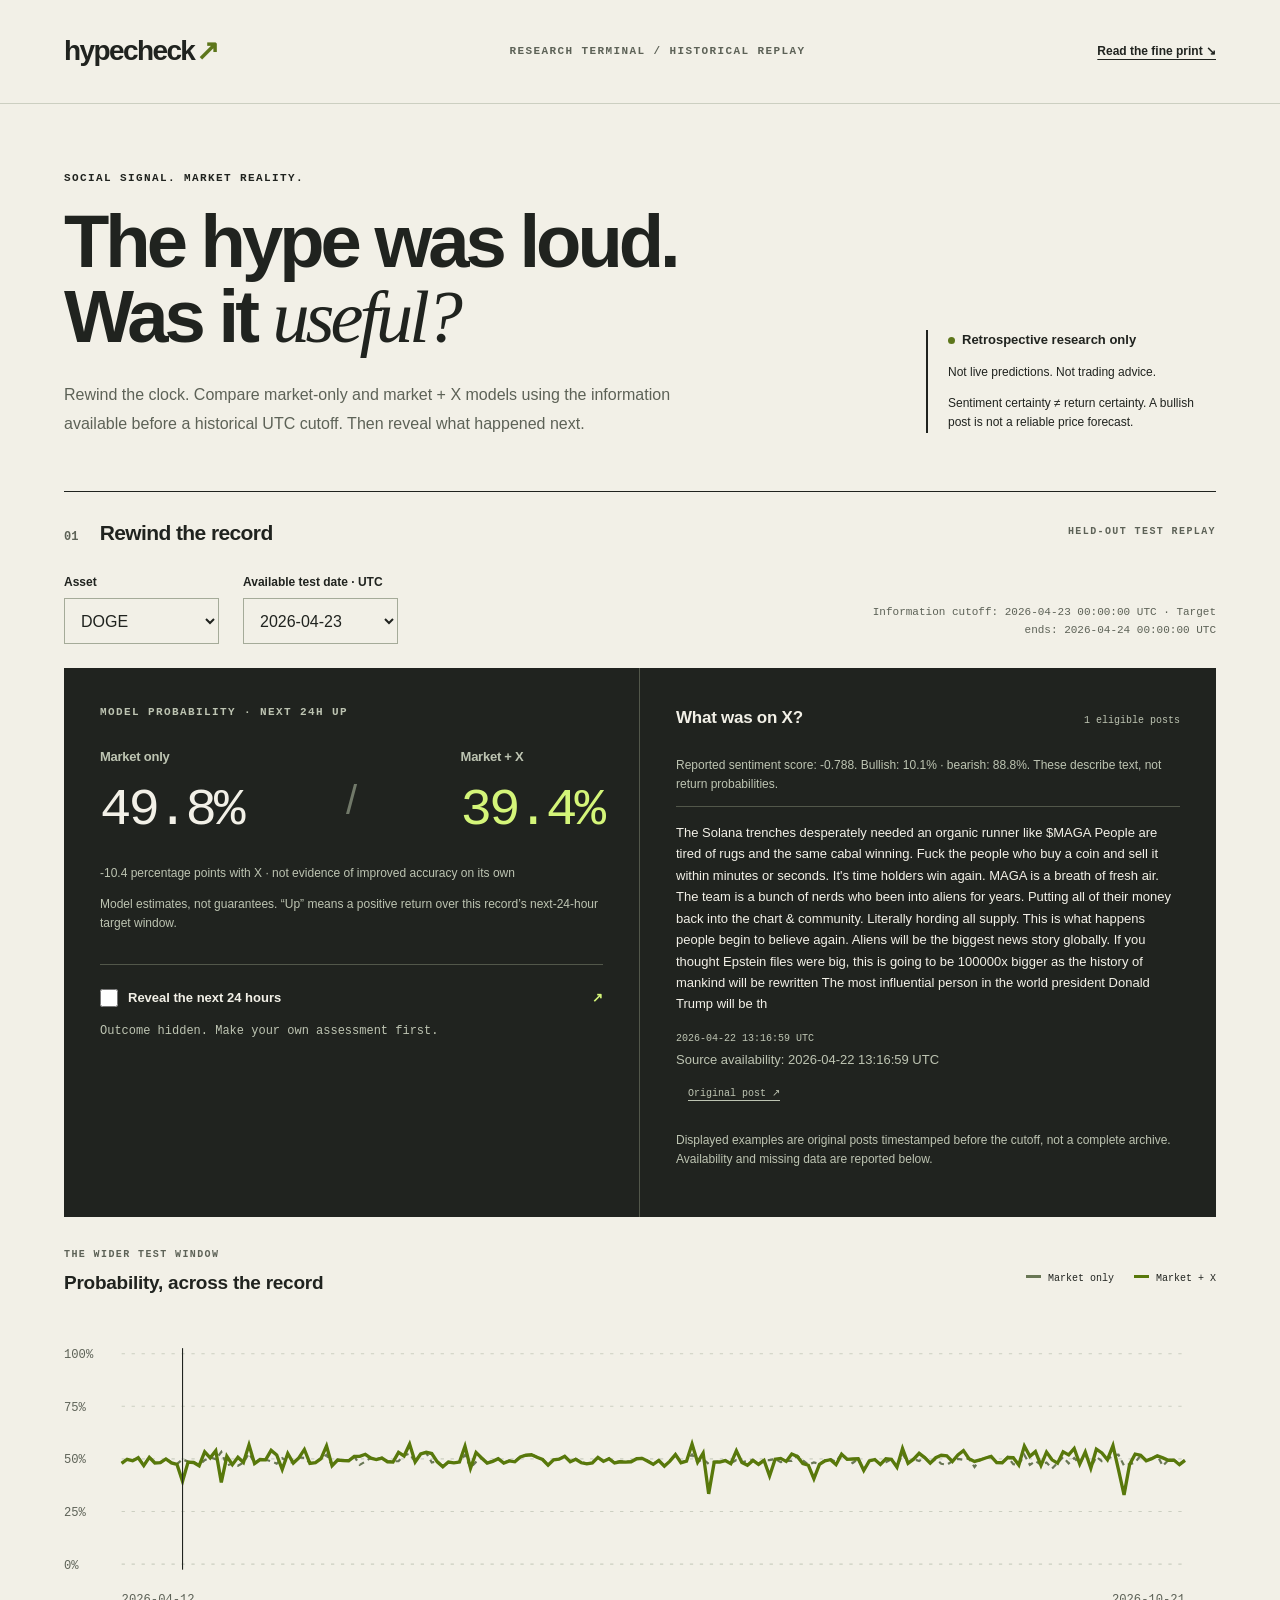
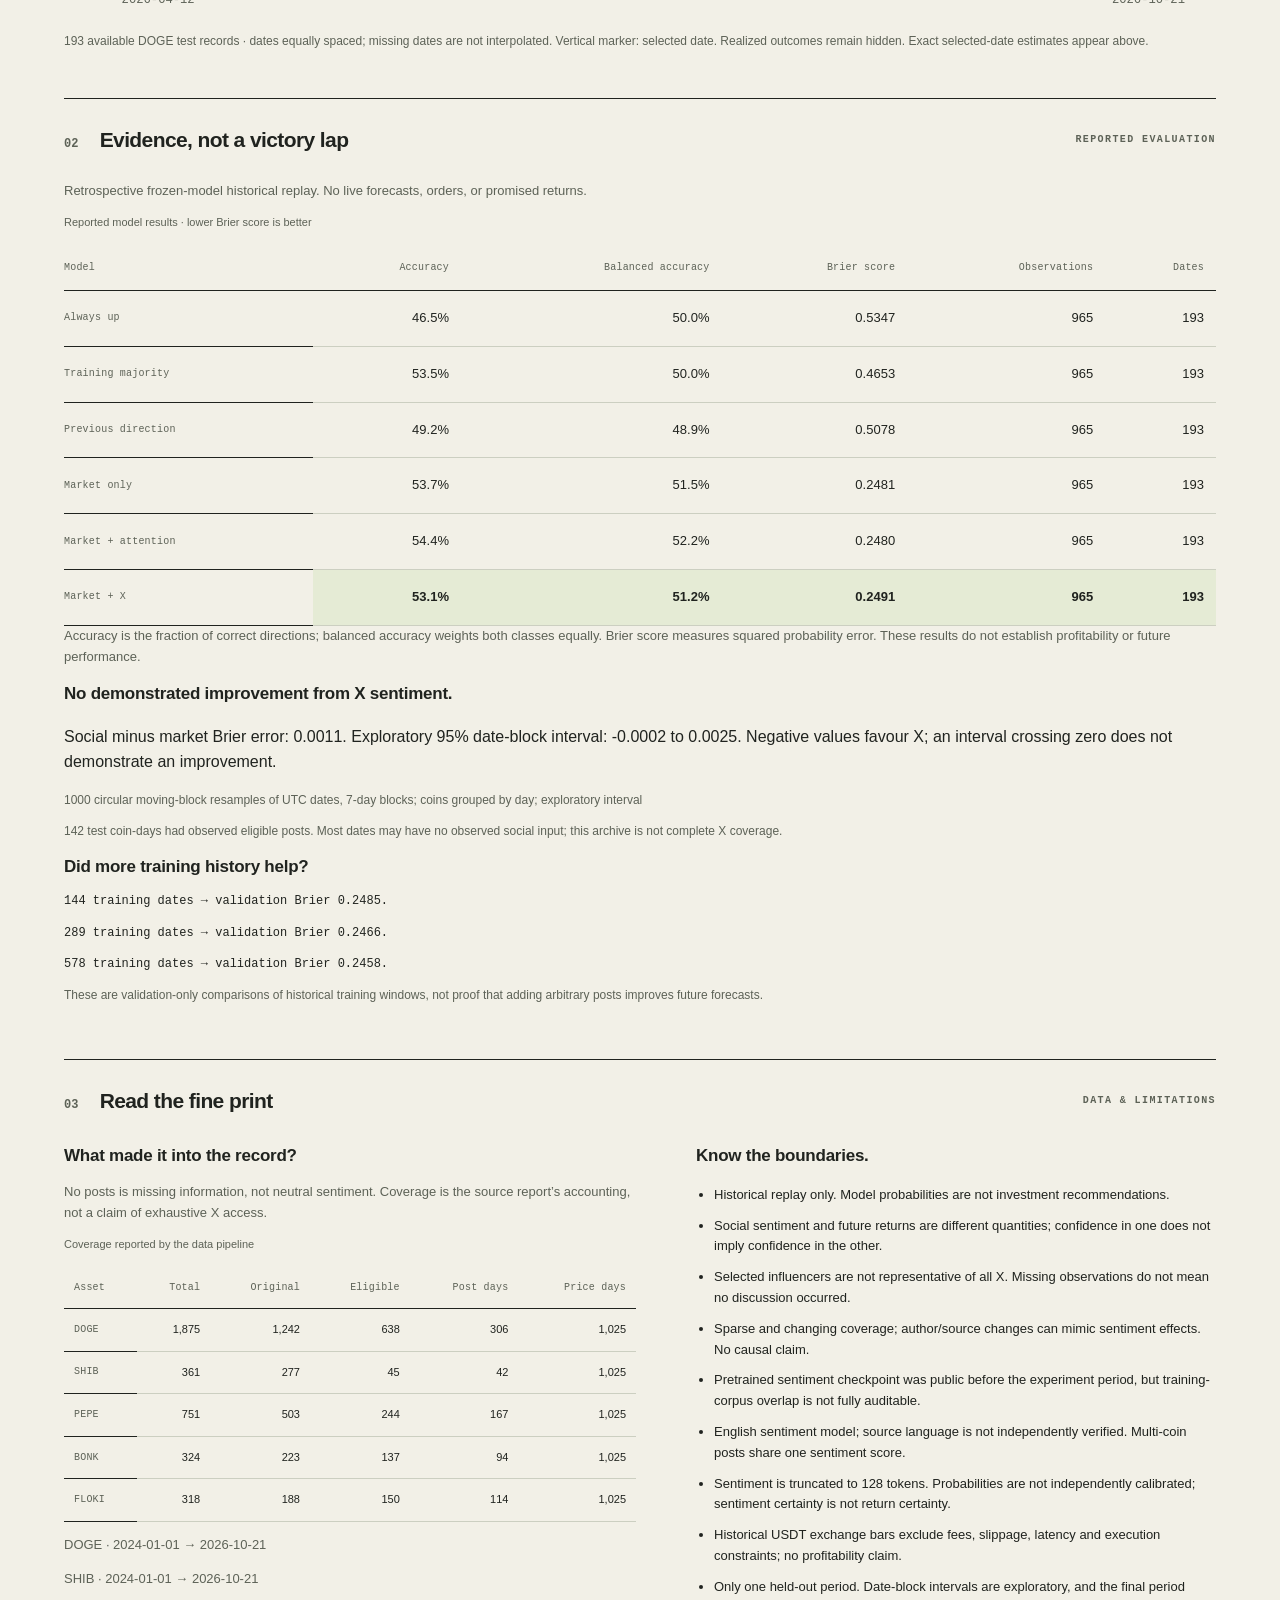
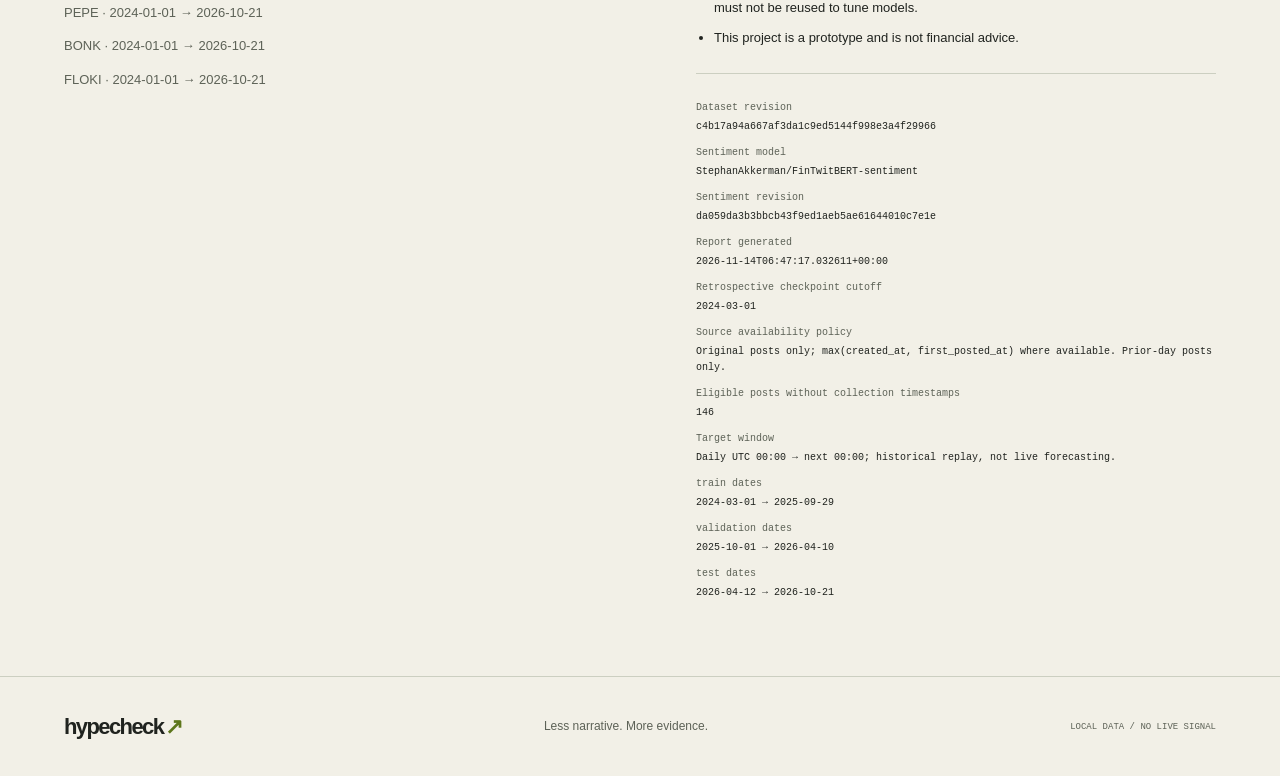
==== docs/index.html @ 82182683 "Build audited HypeCheck research pipeline and historical replay" ====
<!doctype html>
<html lang="en">
<head>
  <meta charset="utf-8">
  <meta name="viewport" content="width=device-width, initial-scale=1">
  <meta name="theme-color" content="#20231f">
  <meta http-equiv="Content-Security-Policy" content="default-src 'self'; script-src 'self'; style-src 'self'; img-src 'self'; connect-src 'self'; object-src 'none'; base-uri 'none'; form-action 'none'">
  <title>HypeCheck — Signal, not certainty.</title>
  <link rel="icon" href="favicon.svg" type="image/svg+xml">
  <link rel="stylesheet" href="style.css">
  <script src="app.js" defer></script>
</head>
<body>
  <a class="skip-link" href="#replay">Skip to historical replay</a>
  <header class="masthead"><a class="wordmark" href="./" aria-label="HypeCheck home">hypecheck<span aria-hidden="true">↗</span></a><span class="edition">RESEARCH TERMINAL / HISTORICAL REPLAY</span><a class="method-link" href="#method">Read the fine print <span aria-hidden="true">↘</span></a></header>
  <main>
    <section class="intro" aria-labelledby="headline"><div><p class="eyebrow">SOCIAL SIGNAL. MARKET REALITY.</p><h1 id="headline">The hype was loud.<br>Was it <em>useful?</em></h1><p class="deck">Rewind the clock. Compare market-only and market + X models using the information available before a historical UTC cutoff. Then reveal what happened next.</p></div><aside class="research-note"><span class="status-dot" aria-hidden="true"></span><strong>Retrospective research only</strong><p>Not live predictions. Not trading advice.</p><p>Sentiment certainty ≠ return certainty. A bullish post is not a reliable price forecast.</p></aside></section>
    <div id="load-status" class="load-status" role="status" aria-live="polite">Loading the local research report…</div>
    <noscript><p class="load-status">JavaScript is needed to read report.json and operate the historical replay. No forecasts are shown without the report.</p></noscript>
    <section id="replay" class="replay" aria-labelledby="replay-title" hidden>
      <div class="section-heading"><h2 id="replay-title"><span class="section-number">01</span> Rewind the record</h2><span class="tag">HELD-OUT TEST REPLAY</span></div>
      <div class="controls"><div><label for="coin">Asset</label><select id="coin"></select></div><div><label for="date">Available test date · UTC</label><select id="date"></select></div><p id="cutoff" class="cutoff"></p></div>
      <div class="replay-grid"><section class="signal-panel" aria-labelledby="signal-title"><p class="eyebrow" id="signal-title">MODEL PROBABILITY · NEXT 24H UP</p><div class="probability-row"><div><h3>Market only</h3><p id="market-prob" class="probability">—</p></div><span class="comparison-mark" aria-hidden="true">/</span><div><h3>Market + X</h3><p id="social-prob" class="probability lime">—</p></div></div><p id="delta" class="small muted"></p><p class="small muted">Model estimates, not guarantees. “Up” means a positive return over this record’s next-24-hour target window.</p><div class="outcome"><label class="reveal-control" for="reveal"><input id="reveal" type="checkbox"> Reveal the next 24 hours <span aria-hidden="true">↗</span></label><div id="outcome" role="status" aria-live="polite">Outcome hidden. Make your own assessment first.</div></div></section><section class="posts-panel" aria-labelledby="posts-title"><div class="posts-heading"><h3 id="posts-title">What was on X?</h3><span id="post-count" class="mono"></span></div><p id="sentiment" class="small muted"></p><div id="posts"></div><p class="small muted">Displayed examples are original posts timestamped before the cutoff, not a complete archive. Availability and missing data are reported below.</p></section></div>
      <section class="chart-section" aria-labelledby="chart-title"><div class="chart-heading"><div><p class="eyebrow">THE WIDER TEST WINDOW</p><h3 id="chart-title">Probability, across the record</h3></div><div class="legend"><span class="market-key">Market only</span><span class="social-key">Market + X</span><span id="actual-key" hidden>○ Actual up / down</span></div></div><div id="chart"></div><p id="chart-caption" class="small muted"></p></section>
    </section>
    <section id="results-section" class="results" aria-labelledby="results-title" hidden><div class="section-heading"><h2 id="results-title"><span class="section-number">02</span> Evidence, not a victory lap</h2><span class="tag">REPORTED EVALUATION</span></div><p id="evaluation-scope" class="muted"></p><div class="table-wrap" tabindex="0" role="region" aria-label="Evaluation metrics, scroll horizontally if needed"><table><caption>Reported model results · lower Brier score is better</caption><thead><tr><th scope="col">Model</th><th scope="col">Accuracy</th><th scope="col">Balanced accuracy</th><th scope="col">Brier score</th><th scope="col">Observations</th><th scope="col">Dates</th></tr></thead><tbody id="metrics"></tbody></table></div><p class="small muted">Accuracy is the fraction of correct directions; balanced accuracy weights both classes equally. Brier score measures squared probability error. These results do not establish profitability or future performance.</p></section>
    <section id="method" class="method" aria-labelledby="method-title"><div class="section-heading"><h2 id="method-title"><span class="section-number">03</span> Read the fine print</h2><span class="tag">DATA & LIMITATIONS</span></div><div class="method-grid"><div><h3>What made it into the record?</h3><p class="muted">No posts is missing information, not neutral sentiment. Coverage is the source report’s accounting, not a claim of exhaustive X access.</p><div id="coverage" class="table-wrap" tabindex="0" role="region" aria-label="Dataset coverage"></div></div><div><h3>Know the boundaries.</h3><ul id="limitations"><li>Historical replay only. Model probabilities are not investment recommendations.</li><li>Social sentiment and future returns are different quantities; confidence in one does not imply confidence in the other.</li></ul><dl id="provenance"></dl></div></div></section>
  </main>
  <footer><span class="wordmark">hypecheck<span aria-hidden="true">↗</span></span><p>Less narrative. More evidence.</p><span class="mono">LOCAL DATA / NO LIVE SIGNAL</span></footer>
</body>
</html>
---- docs/style.css ----
@charset "UTF-8";
:root{color-scheme:light;--paper:#f2f0e7;--ink:#20231f;--muted:#5d6257;--line:#cccfc1;--lime:#d4f579;--dark-muted:#bdc4b2;--font:Inter,"Helvetica Neue",Arial,sans-serif;--mono:"SFMono-Regular",Consolas,"Liberation Mono",monospace}
*{box-sizing:border-box}html{scroll-behavior:smooth;scroll-padding-top:24px}body{margin:0;background:var(--paper);color:var(--ink);font-family:var(--font);line-height:1.6}a{color:inherit;text-underline-offset:4px}button,input,select{font:inherit}a:focus-visible,input:focus-visible,select:focus-visible,[tabindex]:focus-visible{outline:3px solid #5c750f;outline-offset:5px}[hidden]{display:none!important}.skip-link{position:absolute;left:20px;top:-100px;padding:10px;background:var(--lime);z-index:10}.skip-link:focus{top:15px}.masthead,main,footer{max-width:1440px;margin:auto}.masthead{display:flex;align-items:center;justify-content:space-between;gap:25px;min-height:104px;padding:20px 5%;border-bottom:1px solid var(--line)}.wordmark{font-size:28px;letter-spacing:-1.6px;font-weight:850;text-decoration:none;white-space:nowrap}.wordmark span{color:#5d761b;margin-left:2px}.edition,.tag,.eyebrow,.section-number,.mono{font-family:var(--mono)}.edition,.tag,.eyebrow{font-size:11px;font-weight:600;letter-spacing:1.4px}.edition{color:var(--muted)}.method-link{font-size:12px;font-weight:600}main{padding:0 5%}.intro{display:grid;grid-template-columns:1fr 290px;align-items:end;gap:70px;padding:66px 0 52px}.eyebrow{margin:0 0 16px}h1{font-size:clamp(46px,5.8vw,82px);font-weight:650;letter-spacing:-4px;line-height:1.02;margin:0 0 25px}h1 em{font-family:Georgia,"Times New Roman",serif;font-weight:400}.deck{max-width:620px;font-size:16px;color:var(--muted);line-height:1.8;margin-bottom:0}.research-note{font-size:12px;border-left:2px solid var(--ink);padding-left:20px;margin-bottom:6px}.research-note strong{font-size:13px}.research-note p:last-child{margin-bottom:0}.status-dot{display:inline-block;width:7px;height:7px;margin-right:7px;background:#5d761b;border-radius:50%}.load-status{padding:20px 24px;border:1px solid var(--line);margin-bottom:32px;font-size:14px}.load-status.error{border-left:4px solid #a13c25}.section-heading{display:flex;justify-content:space-between;align-items:center;gap:20px;border-top:1px solid var(--ink);padding:24px 0}h2{font-size:21px;font-weight:600;letter-spacing:-.6px;margin:0}.section-number{font-size:12px;letter-spacing:0;color:var(--muted);margin-right:16px}.tag{font-size:10px;color:var(--muted)}.controls{display:flex;align-items:end;gap:24px;margin-bottom:24px}label{display:block;font-size:12px;font-weight:600;margin-bottom:6px}select{border:1px solid #a5ab99;background:transparent;color:var(--ink);border-radius:0;min-height:46px;padding:8px 38px 8px 12px;min-width:155px;cursor:pointer}.cutoff{font-family:var(--mono);font-size:11px;color:var(--muted);margin:0 0 5px auto;max-width:360px;text-align:right}.replay-grid{display:grid;grid-template-columns:1fr 1fr;background:var(--ink);color:var(--paper)}.signal-panel,.posts-panel{padding:36px}.signal-panel{border-right:1px solid #52574a}.signal-panel>.eyebrow{color:var(--dark-muted)}.probability-row{display:flex;align-items:center;justify-content:space-between;gap:16px;margin:25px 0 10px}h3{font-size:17px;font-weight:550;margin:0 0 12px;letter-spacing:-.25px}.probability-row h3{font-size:13px;color:var(--dark-muted);margin:0}.probability{font-family:var(--mono);font-size:clamp(38px,4.1vw,60px);letter-spacing:-3px;line-height:1.3;margin:8px 0}.lime{color:var(--lime)}.comparison-mark{font-size:40px;color:#717969;font-weight:300}.small{font-size:12px}.muted{color:var(--muted)}.replay-grid .muted{color:var(--dark-muted)}.outcome{border-top:1px solid #52574a;margin-top:30px;padding-top:23px}.reveal-control{display:flex;align-items:center;gap:10px;font-size:13px;cursor:pointer;margin-bottom:14px}.reveal-control span{margin-left:auto;color:var(--lime)}input[type=checkbox]{accent-color:var(--lime);width:18px;height:18px;margin:0}.outcome #outcome{font-family:var(--mono);font-size:12px;min-height:42px;color:var(--dark-muted)}.actual-return{display:block;font-size:29px;color:var(--lime);margin-bottom:5px}.posts-heading{display:flex;justify-content:space-between;align-items:baseline;gap:12px}.posts-heading .mono{font-size:10px;color:var(--dark-muted)}.post{border-top:1px solid #52574a;padding:15px 0}.post p{font-size:13px;line-height:1.65;margin:0 0 8px;overflow-wrap:anywhere}.post time,.post a{font-family:var(--mono);font-size:10px;color:var(--dark-muted)}.post a{margin-left:12px}.no-posts{border-top:1px solid #52574a;padding:20px 0;color:var(--dark-muted);font-size:14px}.chart-section{padding:30px 0 35px}.chart-heading{display:flex;align-items:center;justify-content:space-between;gap:20px}.chart-heading .eyebrow{color:var(--muted);font-size:10px;margin-bottom:5px}.chart-heading h3{font-size:19px}.legend{display:flex;gap:20px;font-family:var(--mono);font-size:10px}.legend span:before{content:"";display:inline-block;width:15px;height:3px;background:#697755;margin:0 7px 3px 0}.legend .social-key:before{background:#58780b}.legend #actual-key:before{display:none}#chart svg{width:100%;height:auto;display:block;overflow:visible;margin-top:16px}#chart text{fill:var(--muted);font-family:var(--mono);font-size:11px}.grid-line{stroke:var(--line);stroke-dasharray:3 6}.market-path{stroke:#697755;stroke-width:2;fill:none;stroke-dasharray:5 4}.social-path{stroke:#58780b;stroke-width:3;fill:none}.selection-line{stroke:#20231f;stroke-width:1}.actual-dot{fill:var(--paper);stroke:#20231f;stroke-width:1.5}.market-dot{fill:#697755}.social-dot{fill:#58780b}.results{padding-bottom:42px}.results>.muted{font-size:13px;margin-top:0}.table-wrap{overflow-x:auto}table{border-collapse:collapse;width:100%;font-variant-numeric:tabular-nums;font-size:13px}caption{text-align:left;font-size:11px;color:var(--muted);margin-bottom:14px}th{text-align:right;font-family:var(--mono);font-size:10px;font-weight:500;letter-spacing:.2px;color:var(--muted);padding:14px 12px;border-bottom:1px solid var(--ink);white-space:nowrap}td{text-align:right;padding:17px 12px;border-bottom:1px solid var(--line);white-space:nowrap}th:first-child,td:first-child{text-align:left;padding-left:0}tr.highlight td{font-weight:650;background:#e5ebd5}tr.highlight td:first-child{padding-left:12px}.method{padding-bottom:65px}.method-grid{display:grid;grid-template-columns:1.1fr 1fr;gap:60px}.method-grid p,.method-grid li{font-size:13px}.method-grid ul{padding-left:18px}.method-grid li{margin-bottom:10px}.method-grid table{font-size:11px}.method-grid td,.method-grid th{padding:12px 10px}dl{font-family:var(--mono);font-size:10px;border-top:1px solid var(--line);margin-top:24px;padding-top:16px;overflow-wrap:anywhere}dt{color:var(--muted);margin-top:10px}dd{margin:3px 0 0}footer{display:flex;align-items:center;justify-content:space-between;gap:20px;padding:28px 5%;border-top:1px solid var(--line)}footer .wordmark{font-size:22px}footer p{font-size:12px;color:var(--muted)}footer>.mono{font-size:9px;color:var(--muted)}
@media(min-width:1500px){.masthead,footer{padding-left:72px;padding-right:72px}main{padding-left:72px;padding-right:72px}}
@media(max-width:900px){.edition{display:none}.intro{gap:30px;grid-template-columns:1fr 240px}h1{letter-spacing:-2.5px}.signal-panel,.posts-panel{padding:26px}.method-grid{gap:30px;grid-template-columns:1fr}.cutoff{max-width:240px}.legend{gap:12px}.probability{font-size:39px;letter-spacing:-2px}}
@media(max-width:640px){.masthead{min-height:80px}.wordmark{font-size:25px}.method-link{font-size:11px}.intro{grid-template-columns:1fr;padding:40px 0;gap:30px}h1{font-size:51px}.deck{font-size:14px}.research-note{max-width:440px}.section-heading{align-items:start;padding:20px 0}.section-heading .tag{display:none}h2{font-size:19px}.controls{flex-wrap:wrap;gap:14px}.controls>div{flex:1}select{width:100%;min-width:130px}.cutoff{max-width:none;text-align:left;margin:0;width:100%;line-height:1.8}.replay-grid{grid-template-columns:1fr}.signal-panel{border-right:0;border-bottom:1px solid #52574a}.probability-row{justify-content:start;gap:25px}.probability{font-size:51px}.chart-heading{display:block}.legend{margin:15px 0;flex-wrap:wrap}.method{padding-bottom:35px}footer{flex-wrap:wrap}footer>.mono{width:100%}}
@media(max-width:640px){.replay-grid{grid-template-columns:minmax(0,1fr)}.signal-panel,.posts-panel,.method-grid>div{min-width:0}.probability-row{gap:12px}.probability{font-size:clamp(32px,10vw,48px)}.reveal-control,.posts-heading{flex-wrap:wrap}.research-summary{overflow-wrap:anywhere}}
@media(prefers-reduced-motion:reduce){html{scroll-behavior:auto}}
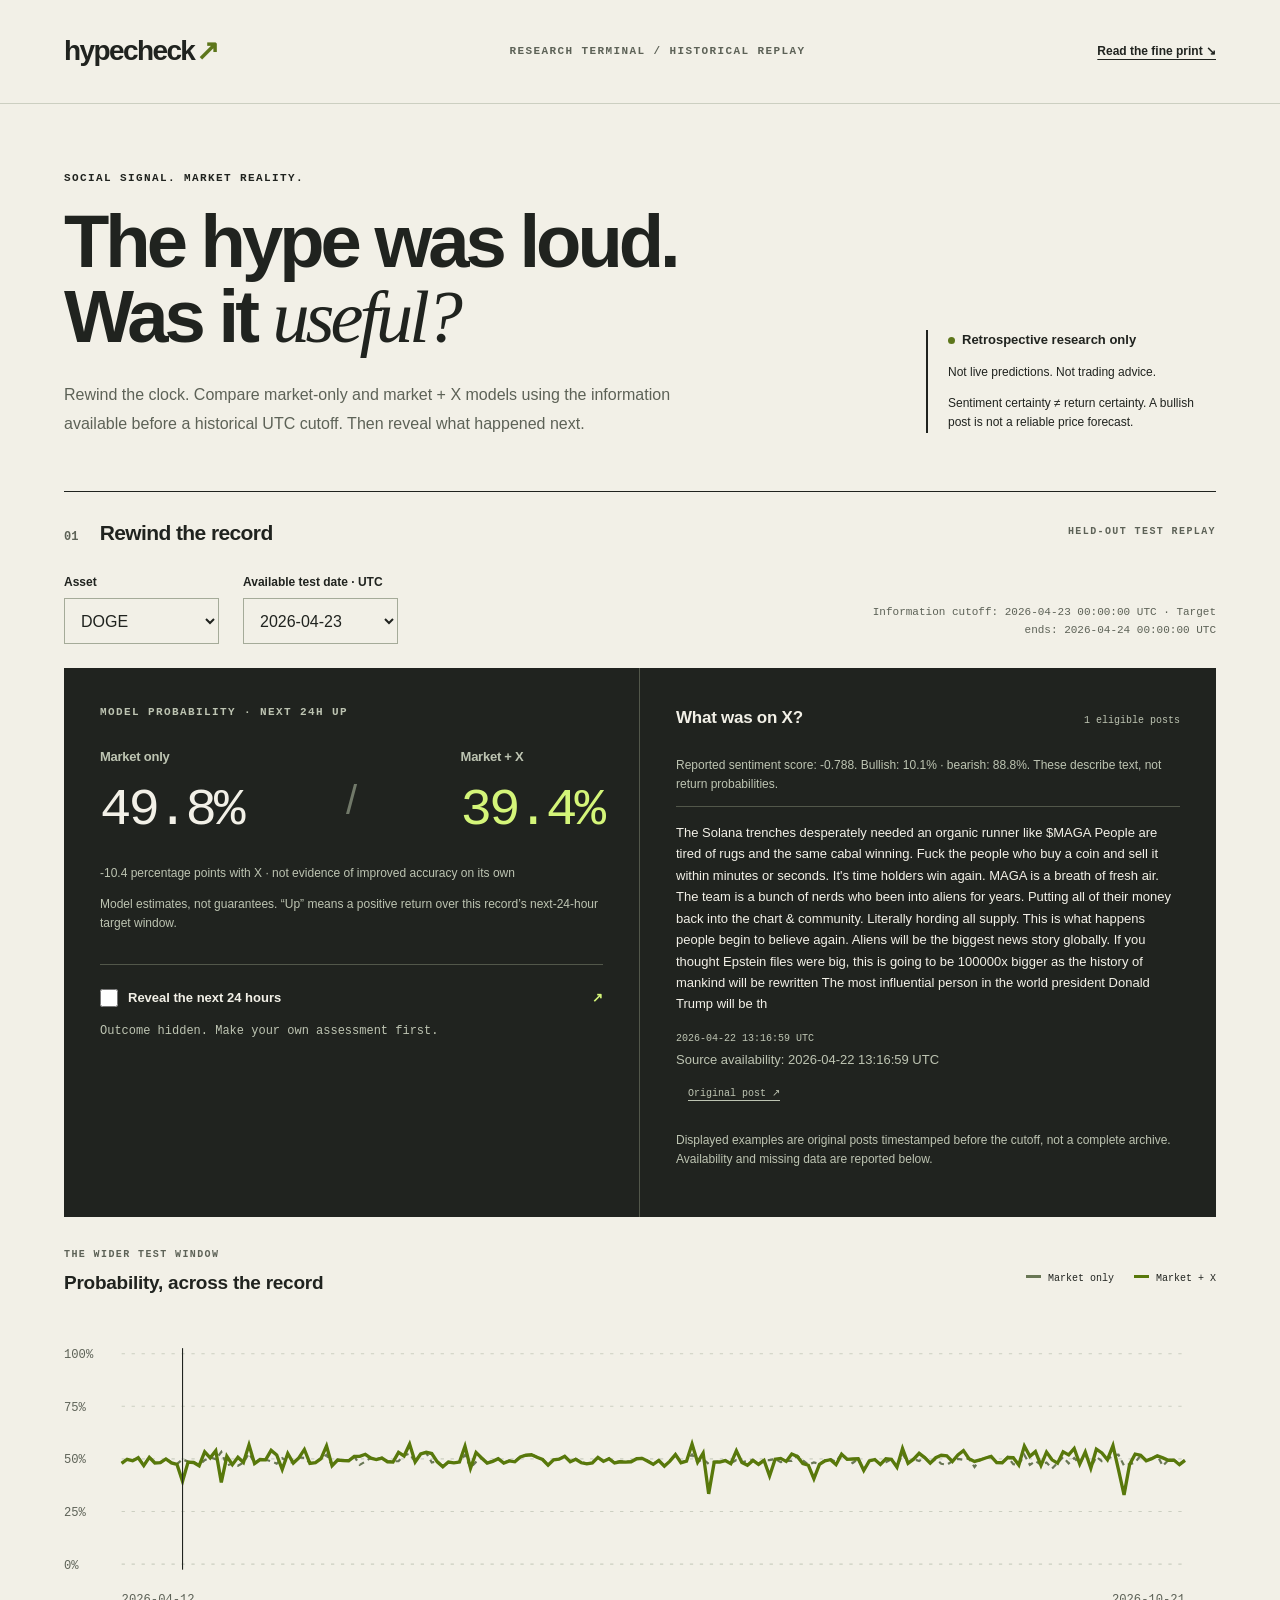
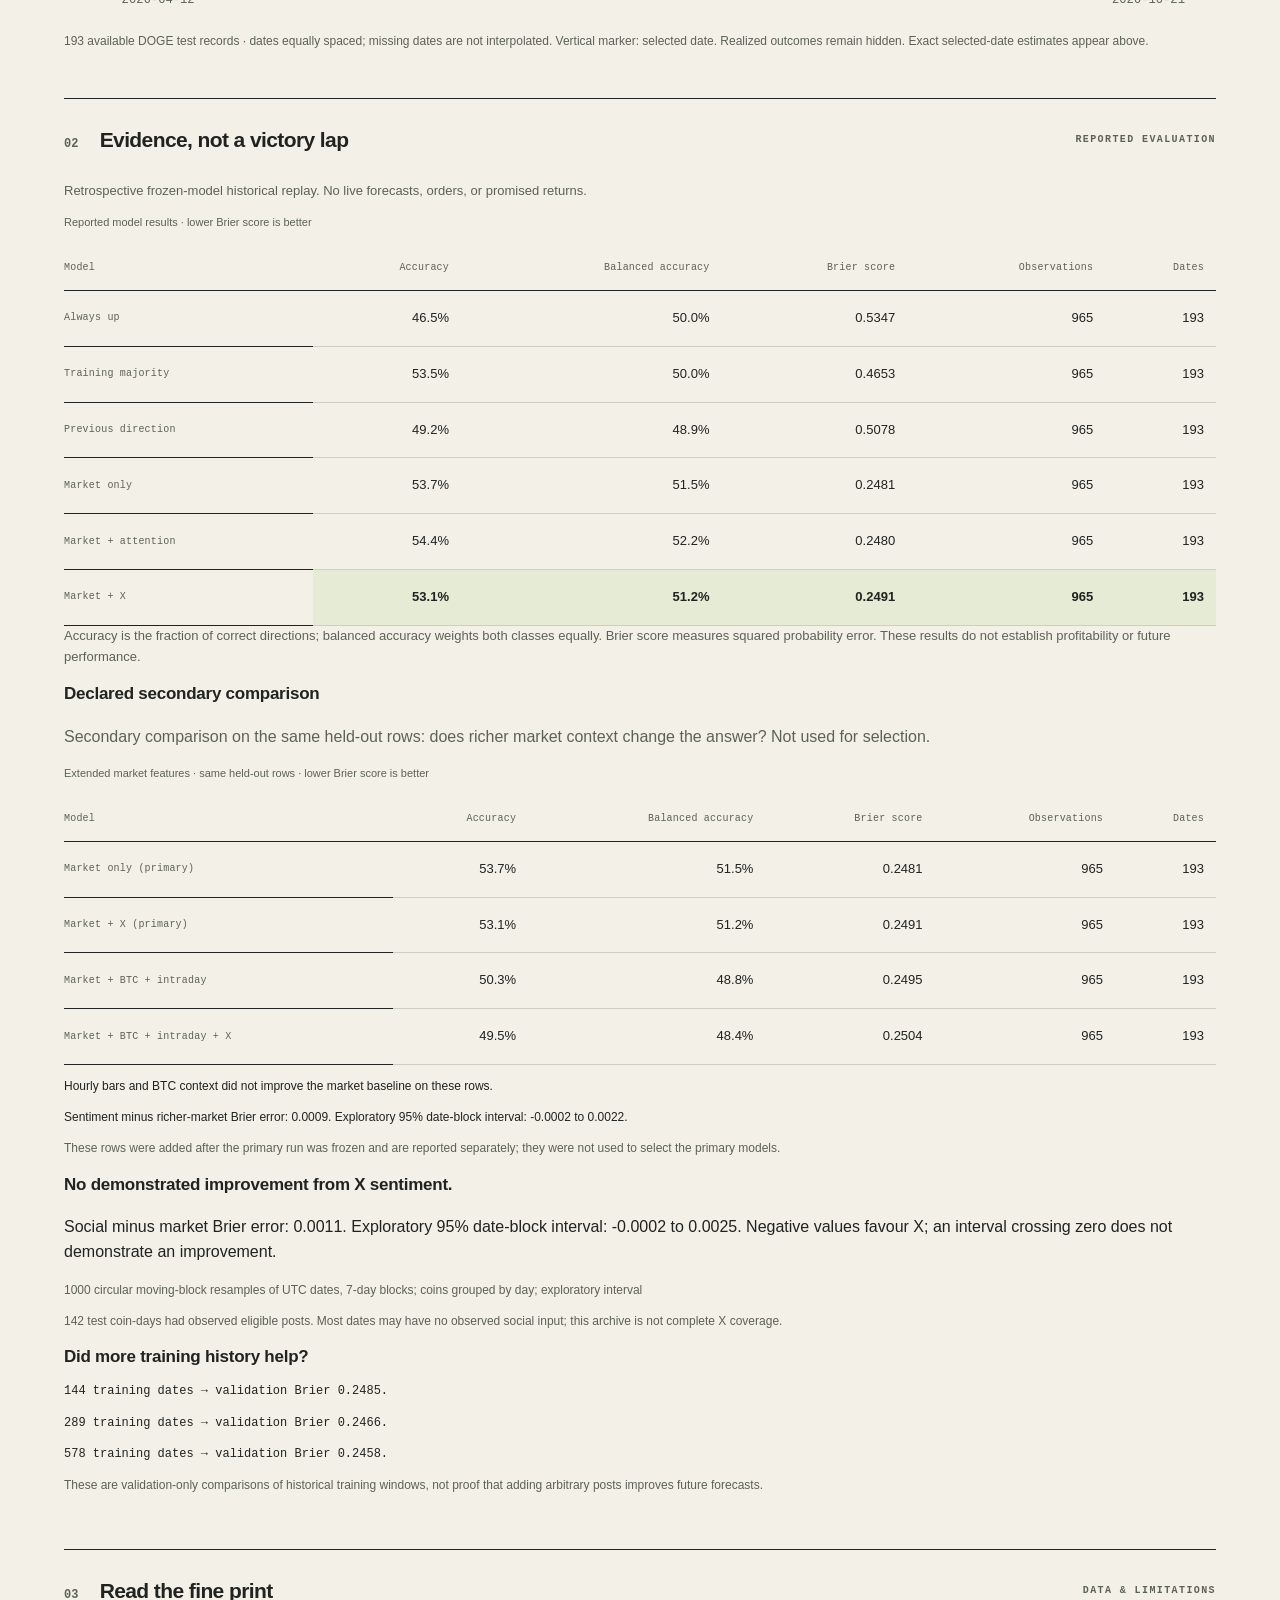
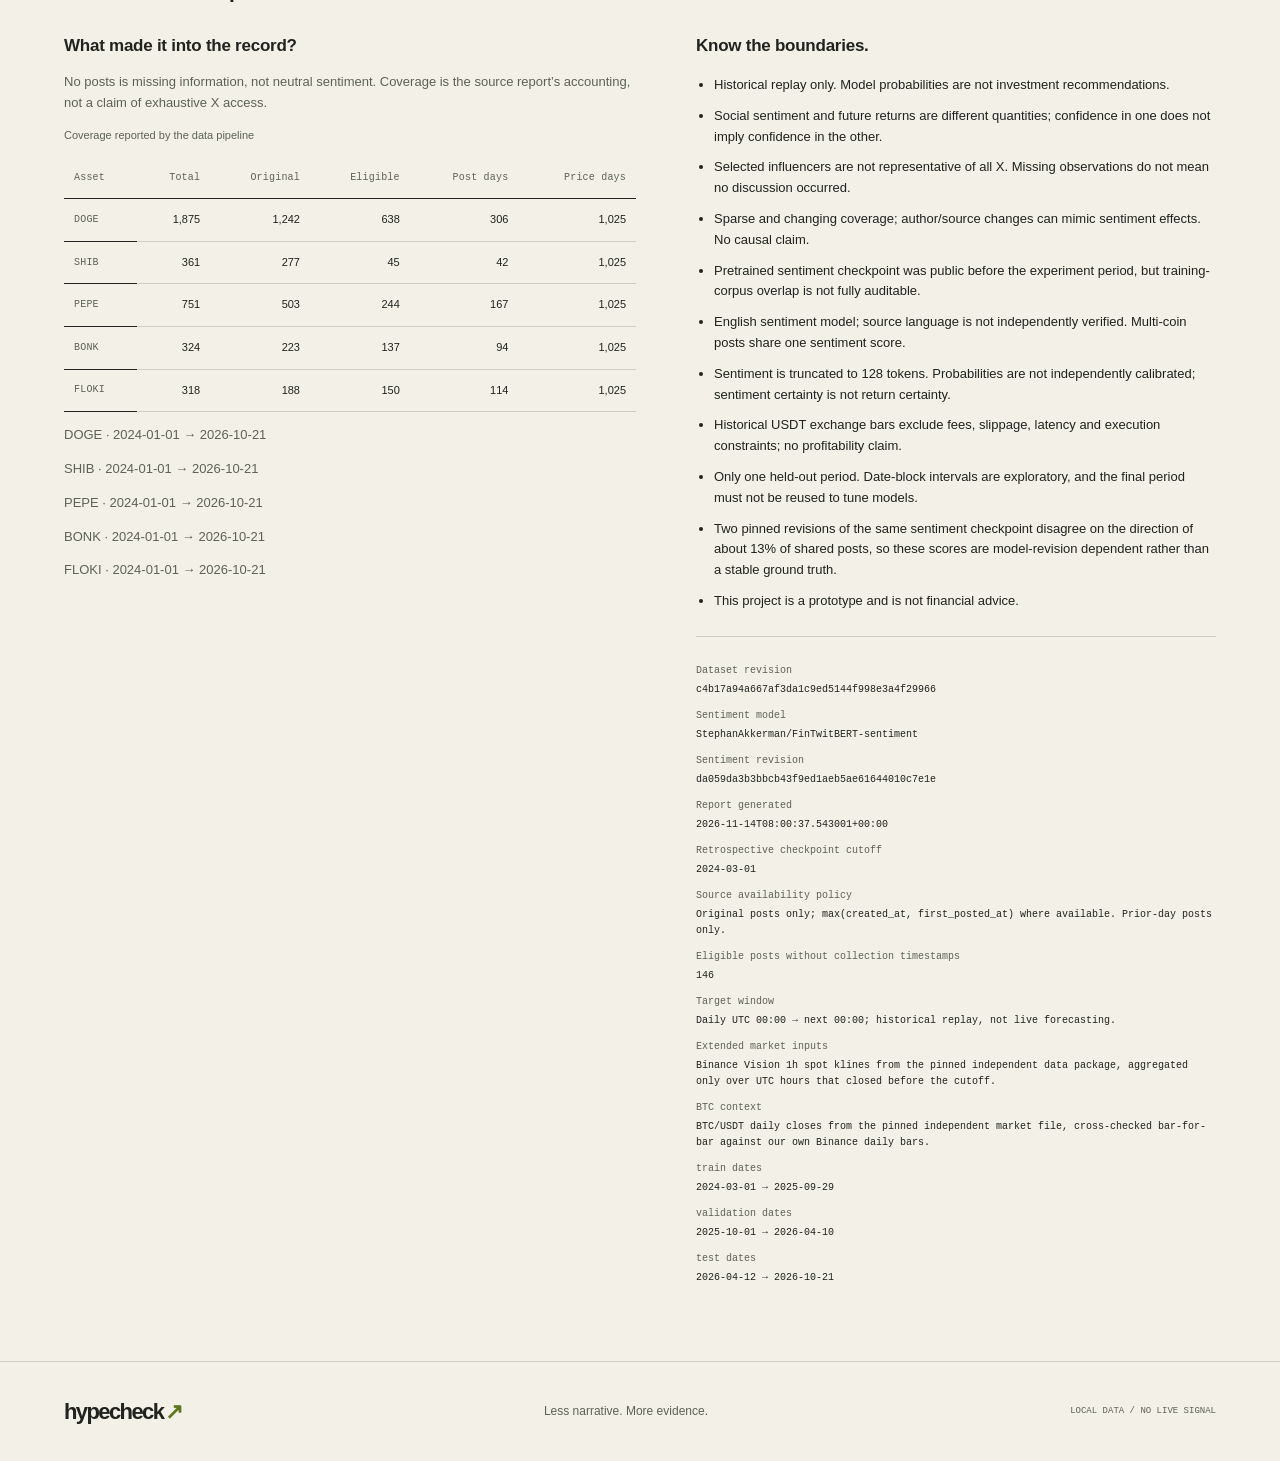
==== commit 69c76085: "Publish the complete Colab submission notebook and the pinned data files - HypeCheck.ipynb: 20-cell " ====
--- a/docs/index.html
+++ b/docs/index.html
@@ -23,7 +23,7 @@
       <div class="replay-grid"><section class="signal-panel" aria-labelledby="signal-title"><p class="eyebrow" id="signal-title">MODEL PROBABILITY · NEXT 24H UP</p><div class="probability-row"><div><h3>Market only</h3><p id="market-prob" class="probability">—</p></div><span class="comparison-mark" aria-hidden="true">/</span><div><h3>Market + X</h3><p id="social-prob" class="probability lime">—</p></div></div><p id="delta" class="small muted"></p><p class="small muted">Model estimates, not guarantees. “Up” means a positive return over this record’s next-24-hour target window.</p><div class="outcome"><label class="reveal-control" for="reveal"><input id="reveal" type="checkbox"> Reveal the next 24 hours <span aria-hidden="true">↗</span></label><div id="outcome" role="status" aria-live="polite">Outcome hidden. Make your own assessment first.</div></div></section><section class="posts-panel" aria-labelledby="posts-title"><div class="posts-heading"><h3 id="posts-title">What was on X?</h3><span id="post-count" class="mono"></span></div><p id="sentiment" class="small muted"></p><div id="posts"></div><p class="small muted">Displayed examples are original posts timestamped before the cutoff, not a complete archive. Availability and missing data are reported below.</p></section></div>
       <section class="chart-section" aria-labelledby="chart-title"><div class="chart-heading"><div><p class="eyebrow">THE WIDER TEST WINDOW</p><h3 id="chart-title">Probability, across the record</h3></div><div class="legend"><span class="market-key">Market only</span><span class="social-key">Market + X</span><span id="actual-key" hidden>○ Actual up / down</span></div></div><div id="chart"></div><p id="chart-caption" class="small muted"></p></section>
     </section>
-    <section id="results-section" class="results" aria-labelledby="results-title" hidden><div class="section-heading"><h2 id="results-title"><span class="section-number">02</span> Evidence, not a victory lap</h2><span class="tag">REPORTED EVALUATION</span></div><p id="evaluation-scope" class="muted"></p><div class="table-wrap" tabindex="0" role="region" aria-label="Evaluation metrics, scroll horizontally if needed"><table><caption>Reported model results · lower Brier score is better</caption><thead><tr><th scope="col">Model</th><th scope="col">Accuracy</th><th scope="col">Balanced accuracy</th><th scope="col">Brier score</th><th scope="col">Observations</th><th scope="col">Dates</th></tr></thead><tbody id="metrics"></tbody></table></div><p class="small muted">Accuracy is the fraction of correct directions; balanced accuracy weights both classes equally. Brier score measures squared probability error. These results do not establish profitability or future performance.</p></section>
+    <section id="results-section" class="results" aria-labelledby="results-title" hidden><div class="section-heading"><h2 id="results-title"><span class="section-number">02</span> Evidence, not a victory lap</h2><span class="tag">REPORTED EVALUATION</span></div><p id="evaluation-scope" class="muted"></p><div class="table-wrap" tabindex="0" role="region" aria-label="Evaluation metrics, scroll horizontally if needed"><table><caption>Reported model results · lower Brier score is better</caption><thead><tr><th scope="col">Model</th><th scope="col">Accuracy</th><th scope="col">Balanced accuracy</th><th scope="col">Brier score</th><th scope="col">Observations</th><th scope="col">Dates</th></tr></thead><tbody id="metrics"></tbody></table></div><p class="small muted">Accuracy is the fraction of correct directions; balanced accuracy weights both classes equally. Brier score measures squared probability error. These results do not establish profitability or future performance.</p><div id="extended"></div></section>
     <section id="method" class="method" aria-labelledby="method-title"><div class="section-heading"><h2 id="method-title"><span class="section-number">03</span> Read the fine print</h2><span class="tag">DATA & LIMITATIONS</span></div><div class="method-grid"><div><h3>What made it into the record?</h3><p class="muted">No posts is missing information, not neutral sentiment. Coverage is the source report’s accounting, not a claim of exhaustive X access.</p><div id="coverage" class="table-wrap" tabindex="0" role="region" aria-label="Dataset coverage"></div></div><div><h3>Know the boundaries.</h3><ul id="limitations"><li>Historical replay only. Model probabilities are not investment recommendations.</li><li>Social sentiment and future returns are different quantities; confidence in one does not imply confidence in the other.</li></ul><dl id="provenance"></dl></div></div></section>
   </main>
   <footer><span class="wordmark">hypecheck<span aria-hidden="true">↗</span></span><p>Less narrative. More evidence.</p><span class="mono">LOCAL DATA / NO LIVE SIGNAL</span></footer>
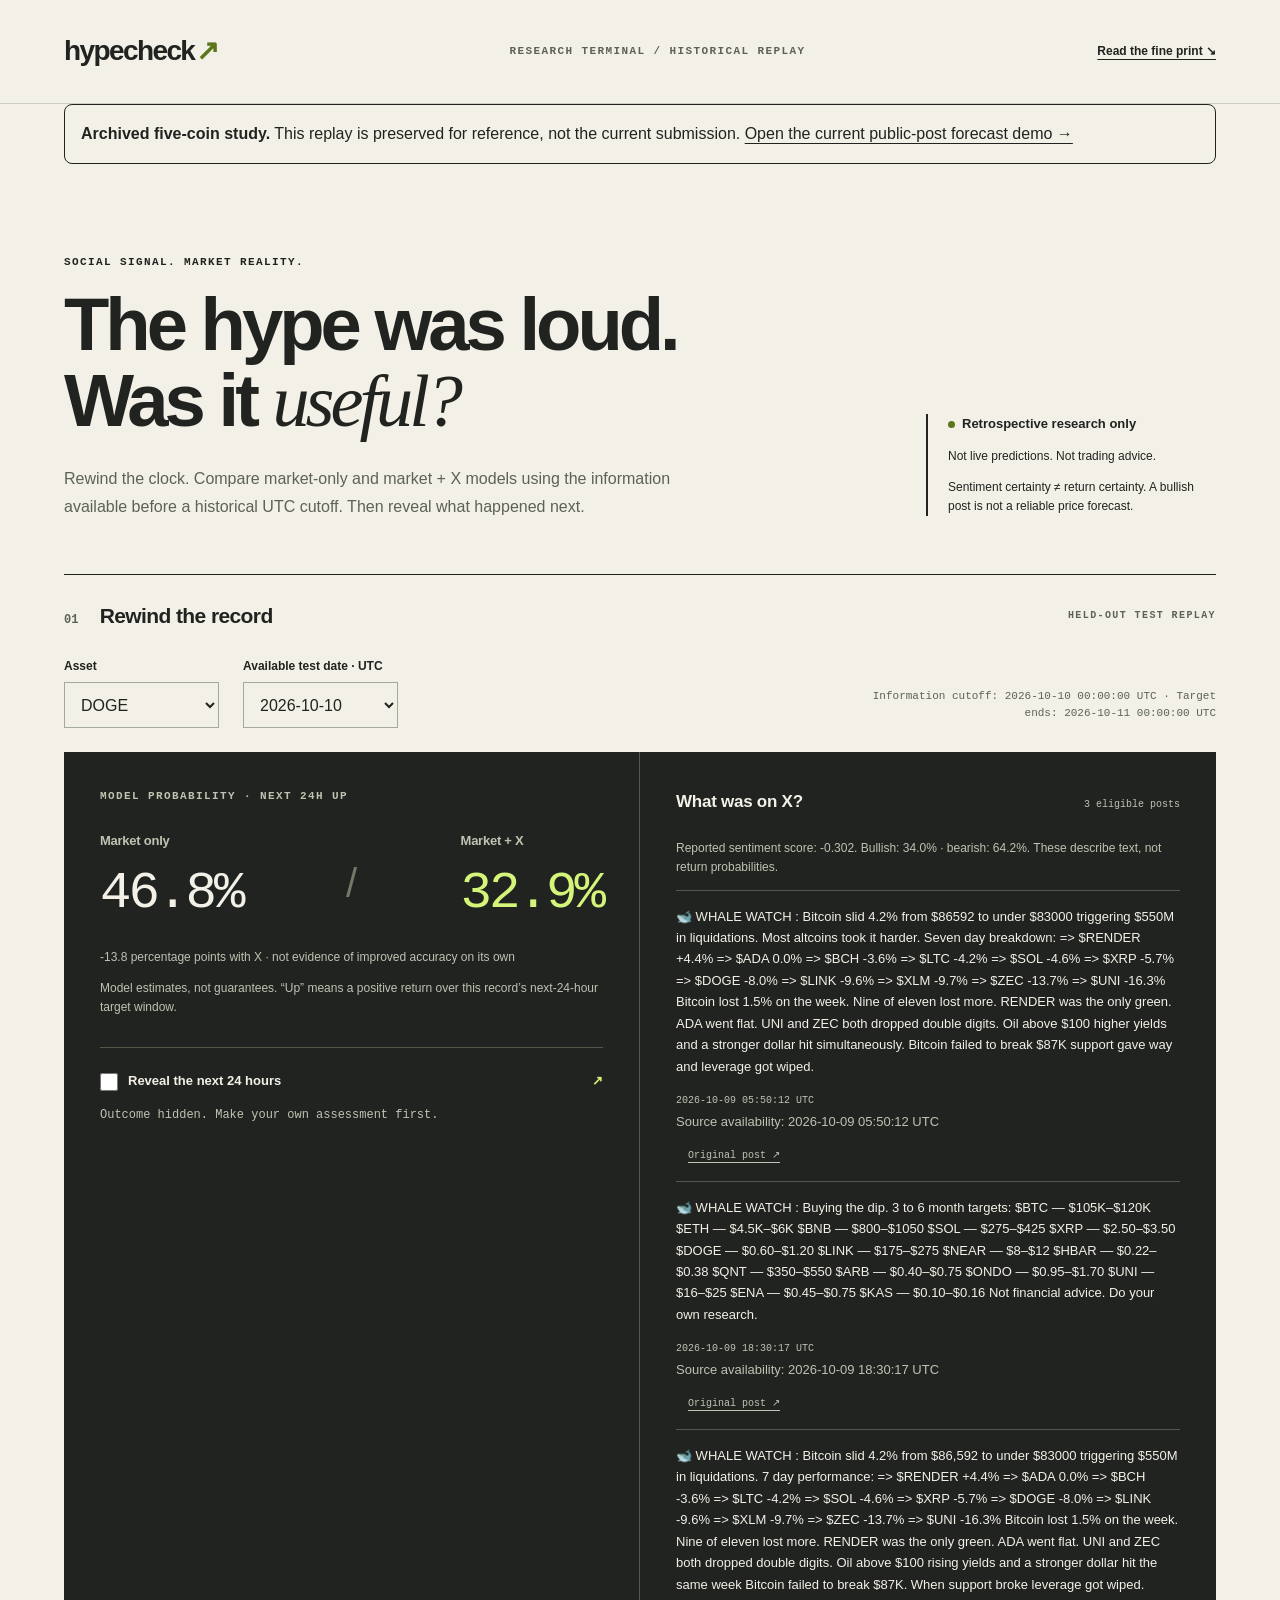
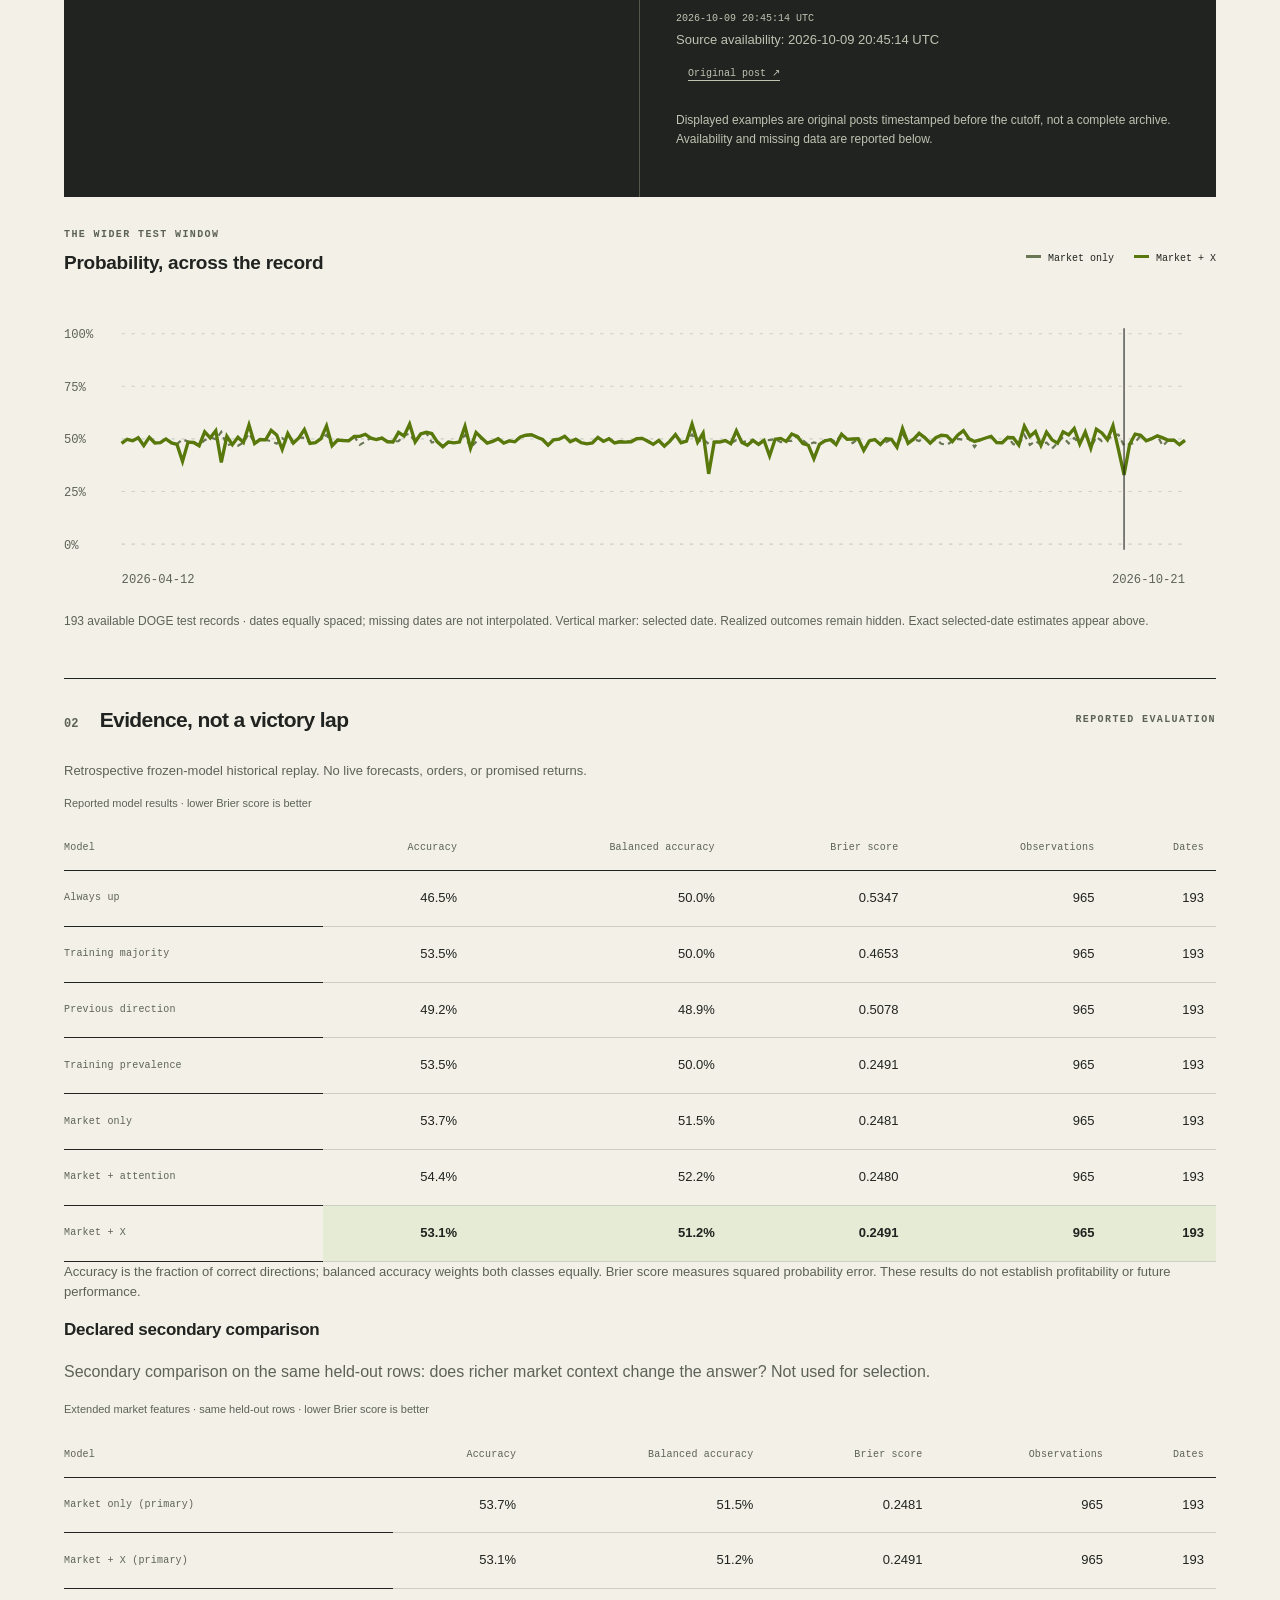
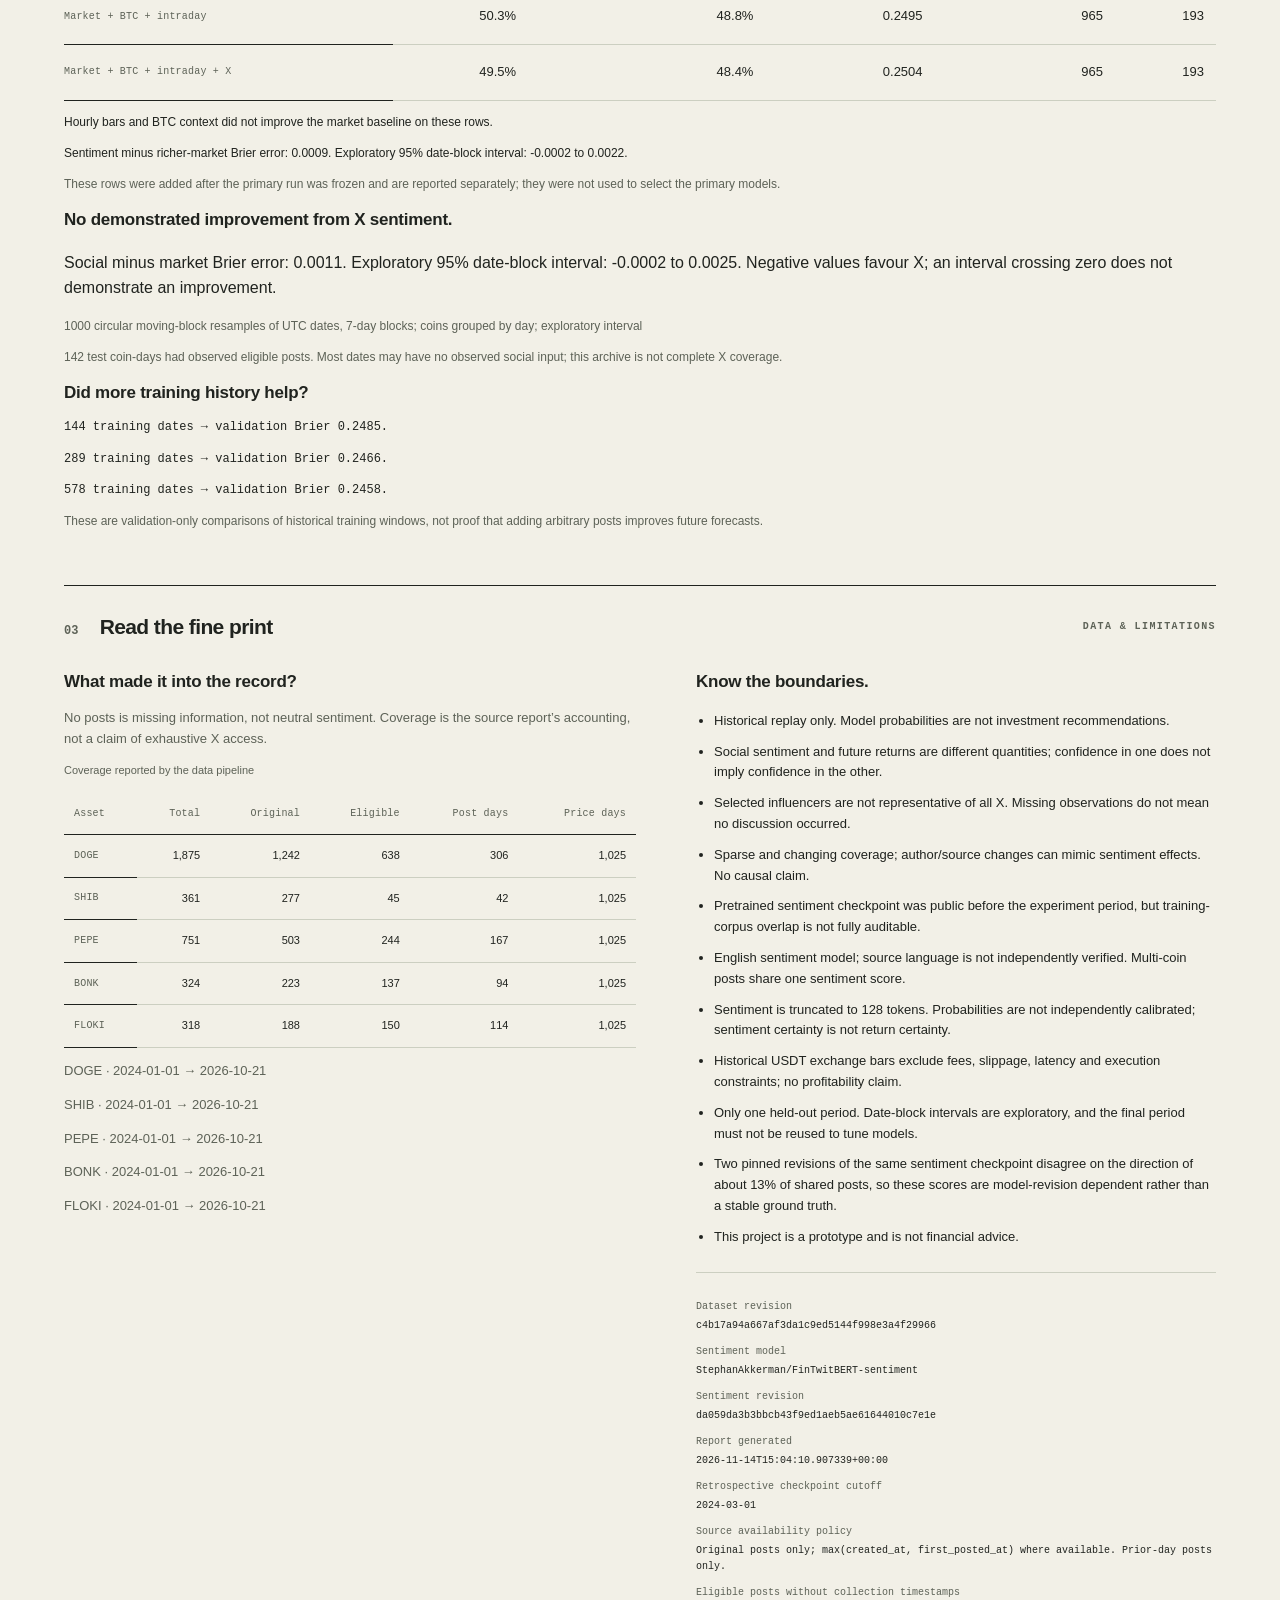
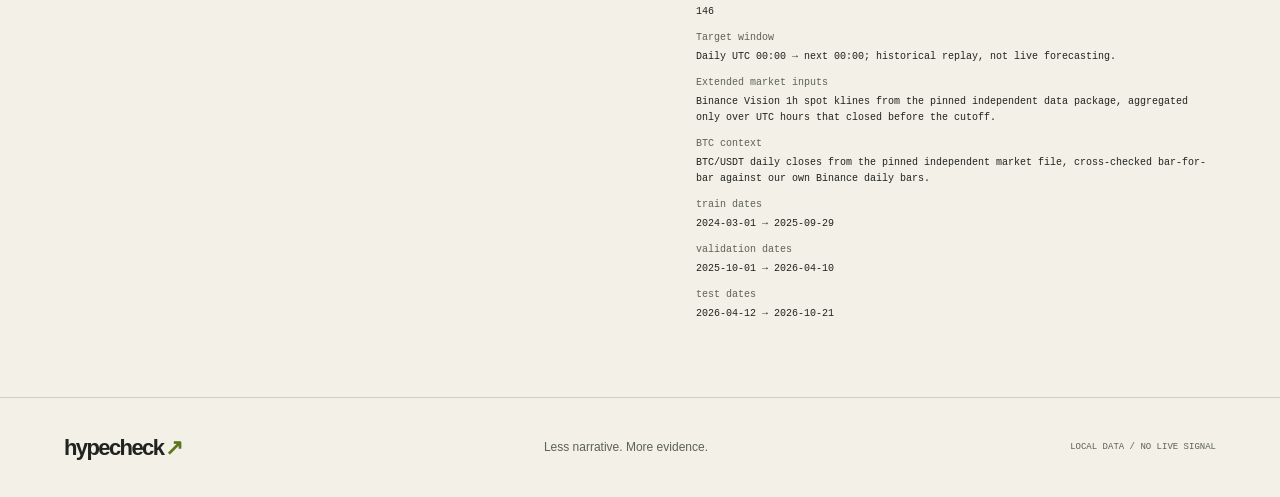
==== commit fdd0e0fd: "fix(integration): restore clean verification and harden demo delivery" ====
--- a/docs/index.html
+++ b/docs/index.html
@@ -14,6 +14,7 @@
   <a class="skip-link" href="#replay">Skip to historical replay</a>
   <header class="masthead"><a class="wordmark" href="./" aria-label="HypeCheck home">hypecheck<span aria-hidden="true">↗</span></a><span class="edition">RESEARCH TERMINAL / HISTORICAL REPLAY</span><a class="method-link" href="#method">Read the fine print <span aria-hidden="true">↘</span></a></header>
   <main>
+    <p class="archive-notice"><strong>Archived five-coin study.</strong> This replay is preserved for reference, not the current submission. <a href="predict.html">Open the current public-post forecast demo →</a></p>
     <section class="intro" aria-labelledby="headline"><div><p class="eyebrow">SOCIAL SIGNAL. MARKET REALITY.</p><h1 id="headline">The hype was loud.<br>Was it <em>useful?</em></h1><p class="deck">Rewind the clock. Compare market-only and market + X models using the information available before a historical UTC cutoff. Then reveal what happened next.</p></div><aside class="research-note"><span class="status-dot" aria-hidden="true"></span><strong>Retrospective research only</strong><p>Not live predictions. Not trading advice.</p><p>Sentiment certainty ≠ return certainty. A bullish post is not a reliable price forecast.</p></aside></section>
     <div id="load-status" class="load-status" role="status" aria-live="polite">Loading the local research report…</div>
     <noscript><p class="load-status">JavaScript is needed to read report.json and operate the historical replay. No forecasts are shown without the report.</p></noscript>
--- a/docs/style.css
+++ b/docs/style.css
@@ -6,3 +6,7 @@
 @media(max-width:640px){.masthead{min-height:80px}.wordmark{font-size:25px}.method-link{font-size:11px}.intro{grid-template-columns:1fr;padding:40px 0;gap:30px}h1{font-size:51px}.deck{font-size:14px}.research-note{max-width:440px}.section-heading{align-items:start;padding:20px 0}.section-heading .tag{display:none}h2{font-size:19px}.controls{flex-wrap:wrap;gap:14px}.controls>div{flex:1}select{width:100%;min-width:130px}.cutoff{max-width:none;text-align:left;margin:0;width:100%;line-height:1.8}.replay-grid{grid-template-columns:1fr}.signal-panel{border-right:0;border-bottom:1px solid #52574a}.probability-row{justify-content:start;gap:25px}.probability{font-size:51px}.chart-heading{display:block}.legend{margin:15px 0;flex-wrap:wrap}.method{padding-bottom:35px}footer{flex-wrap:wrap}footer>.mono{width:100%}}
 @media(max-width:640px){.replay-grid{grid-template-columns:minmax(0,1fr)}.signal-panel,.posts-panel,.method-grid>div{min-width:0}.probability-row{gap:12px}.probability{font-size:clamp(32px,10vw,48px)}.reveal-control,.posts-heading{flex-wrap:wrap}.research-summary{overflow-wrap:anywhere}}
 @media(prefers-reduced-motion:reduce){html{scroll-behavior:auto}}
+
+.archive-notice{margin:0 0 24px;padding:16px;border:1px solid currentColor;border-radius:8px}.archive-notice a{color:inherit;text-decoration:underline}
+/* Avoid painting lower sections at a temporary position before the report arrives. */
+.report-loading .method,.report-loading footer{visibility:hidden}
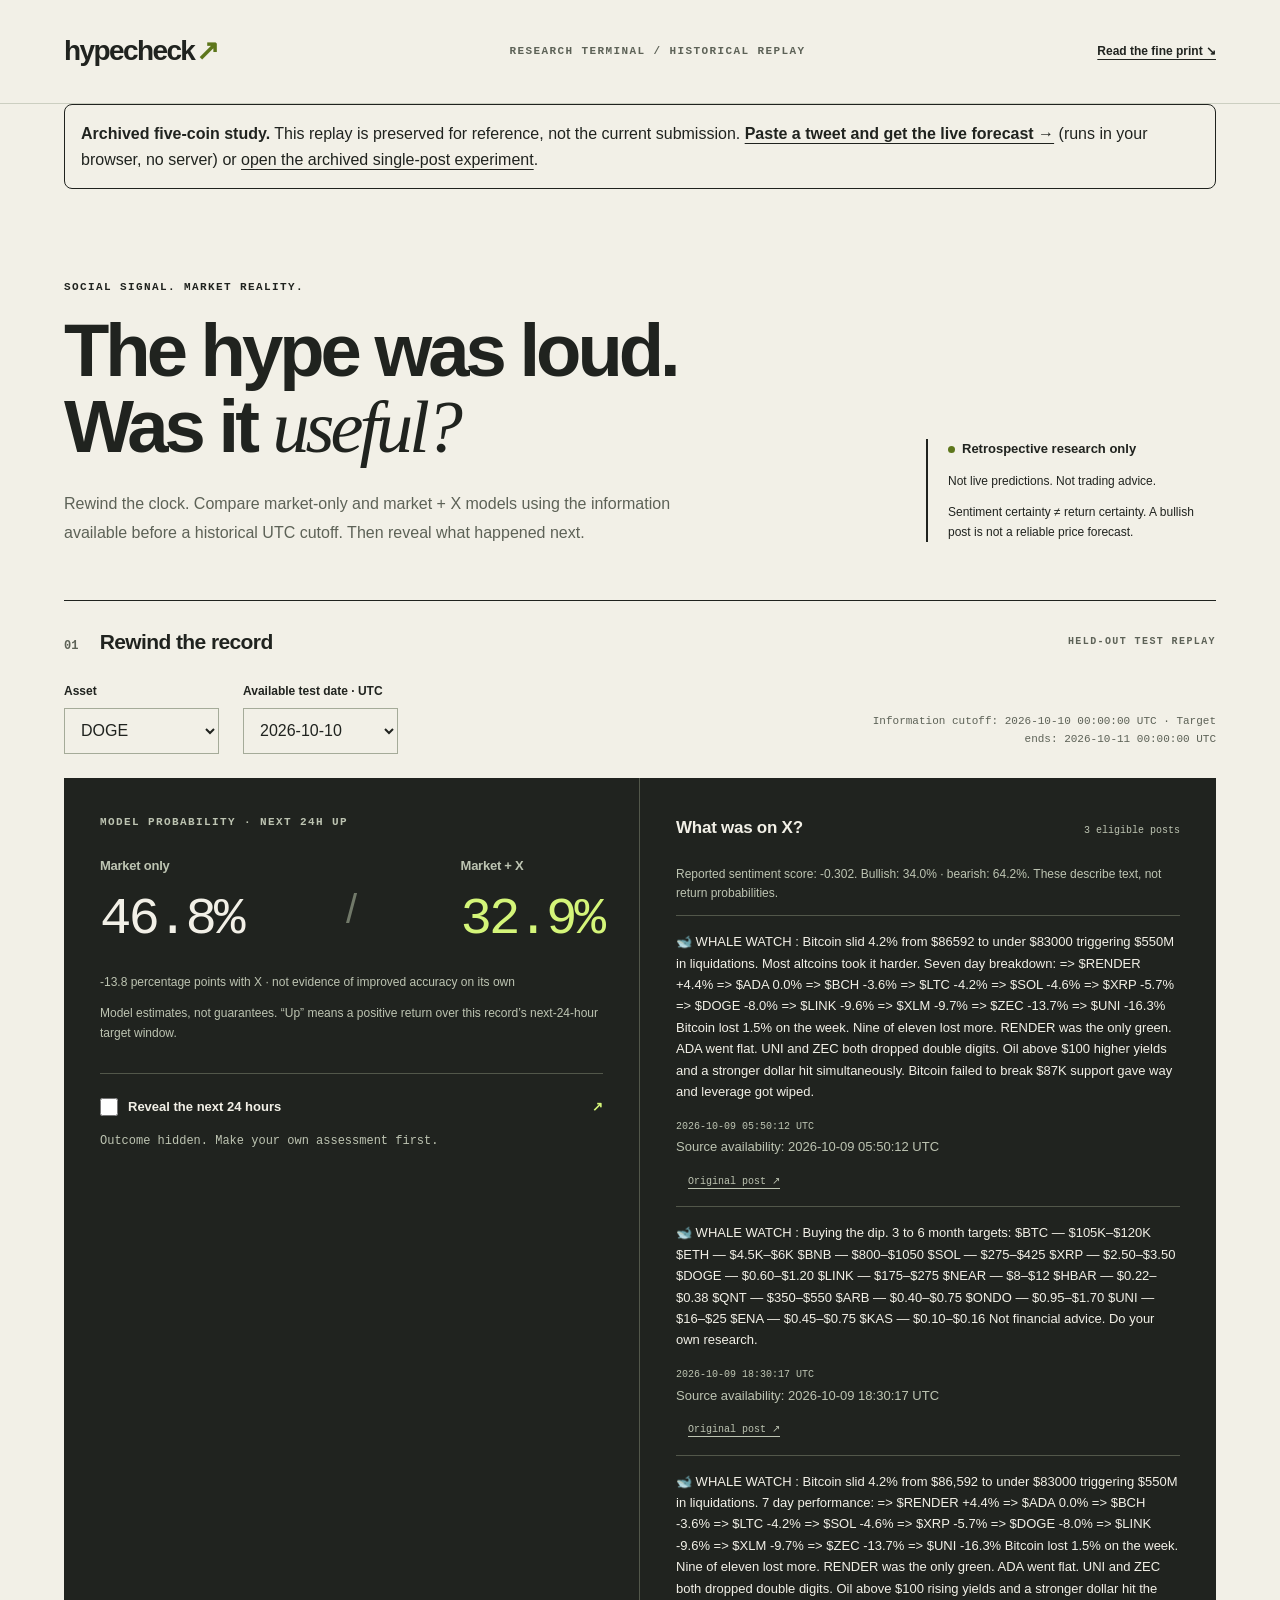
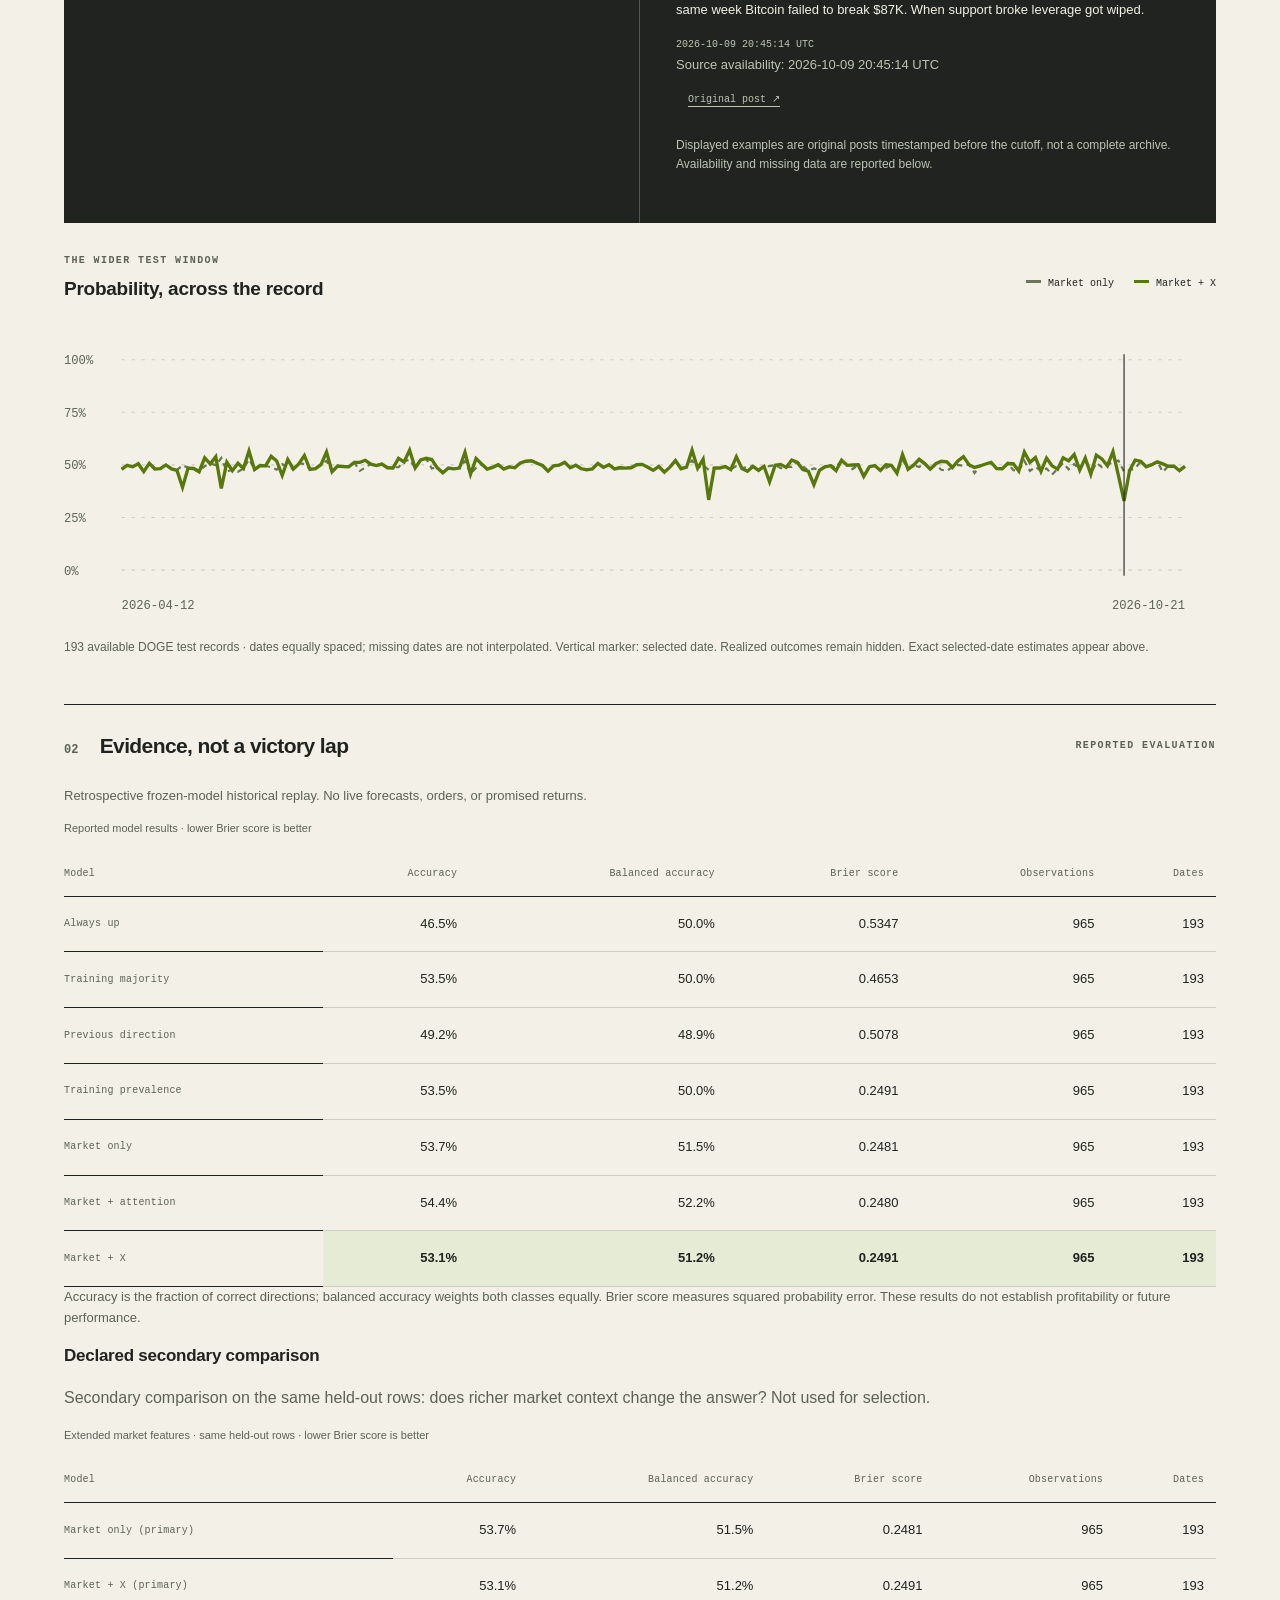
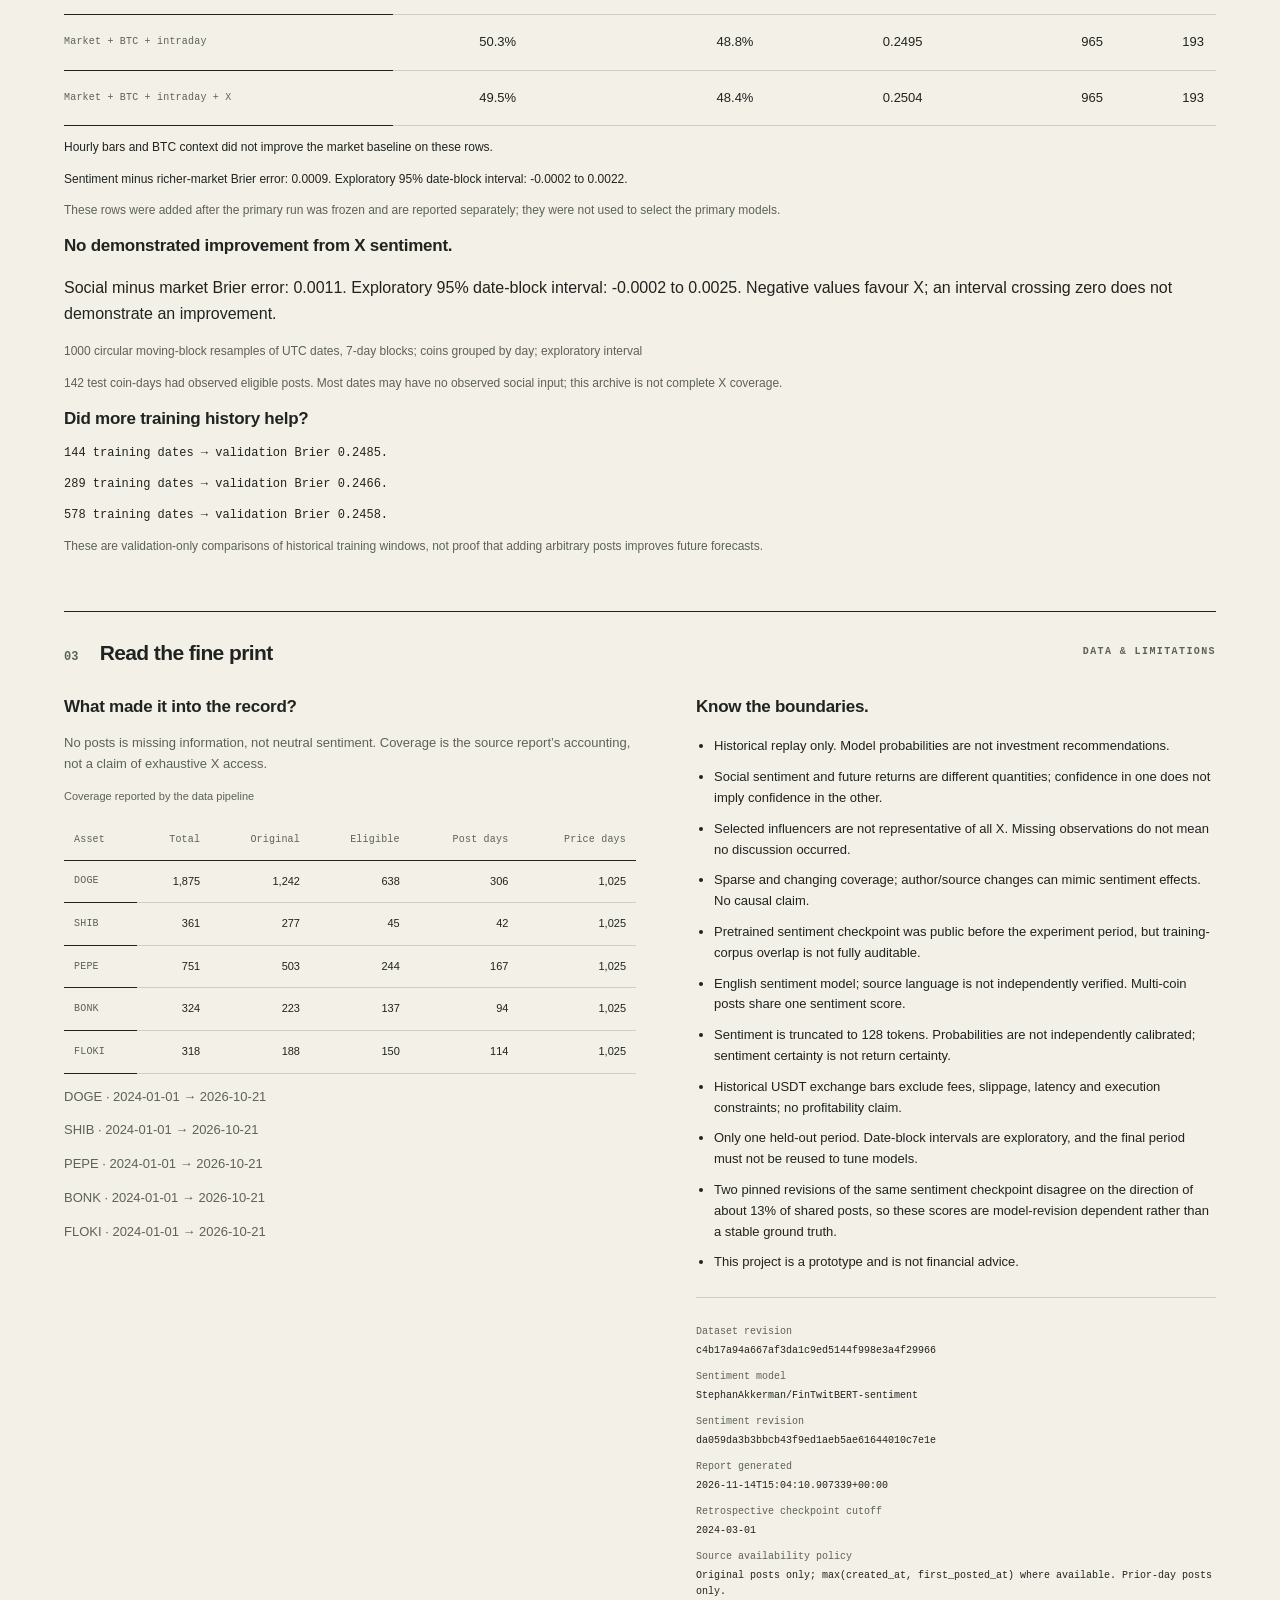
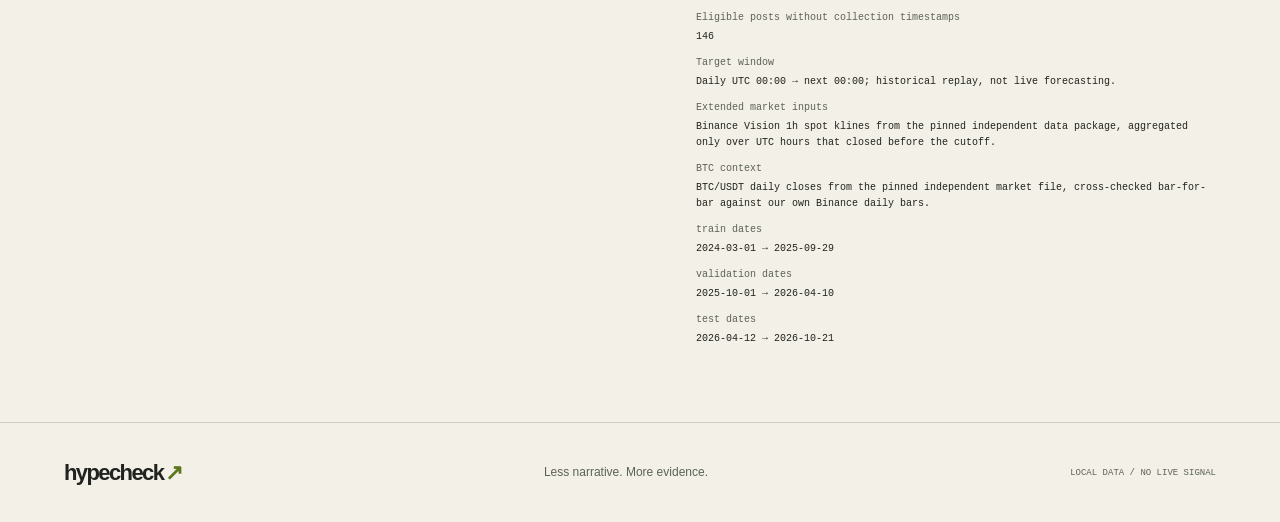
==== commit ac459444: "feat(live): one-box browser forecast page with measured evidence and parity tests" ====
--- a/docs/index.html
+++ b/docs/index.html
@@ -14,7 +14,7 @@
   <a class="skip-link" href="#replay">Skip to historical replay</a>
   <header class="masthead"><a class="wordmark" href="./" aria-label="HypeCheck home">hypecheck<span aria-hidden="true">↗</span></a><span class="edition">RESEARCH TERMINAL / HISTORICAL REPLAY</span><a class="method-link" href="#method">Read the fine print <span aria-hidden="true">↘</span></a></header>
   <main>
-    <p class="archive-notice"><strong>Archived five-coin study.</strong> This replay is preserved for reference, not the current submission. <a href="predict.html">Open the current public-post forecast demo →</a></p>
+    <p class="archive-notice"><strong>Archived five-coin study.</strong> This replay is preserved for reference, not the current submission. <a href="live.html"><strong>Paste a tweet and get the live forecast →</strong></a> (runs in your browser, no server) or <a href="predict.html">open the archived single-post experiment</a>.</p>
     <section class="intro" aria-labelledby="headline"><div><p class="eyebrow">SOCIAL SIGNAL. MARKET REALITY.</p><h1 id="headline">The hype was loud.<br>Was it <em>useful?</em></h1><p class="deck">Rewind the clock. Compare market-only and market + X models using the information available before a historical UTC cutoff. Then reveal what happened next.</p></div><aside class="research-note"><span class="status-dot" aria-hidden="true"></span><strong>Retrospective research only</strong><p>Not live predictions. Not trading advice.</p><p>Sentiment certainty ≠ return certainty. A bullish post is not a reliable price forecast.</p></aside></section>
     <div id="load-status" class="load-status" role="status" aria-live="polite">Loading the local research report…</div>
     <noscript><p class="load-status">JavaScript is needed to read report.json and operate the historical replay. No forecasts are shown without the report.</p></noscript>
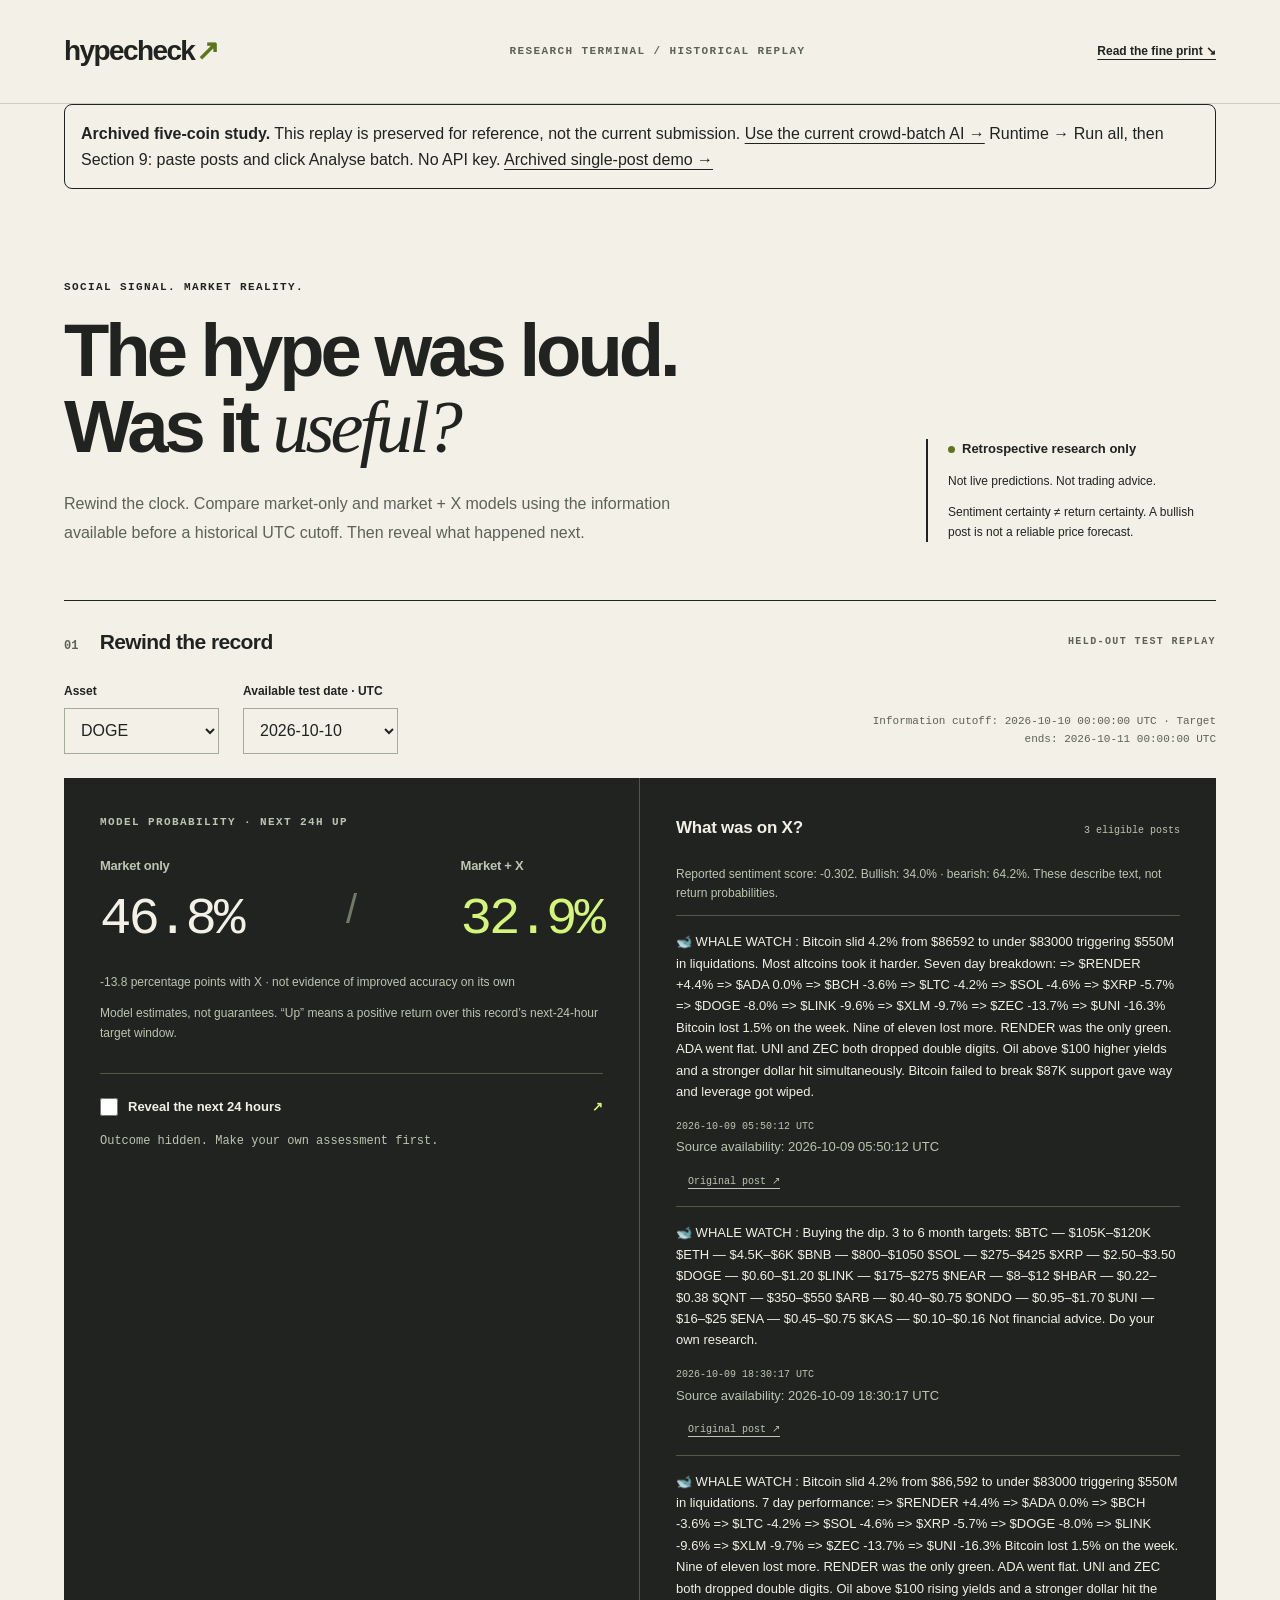
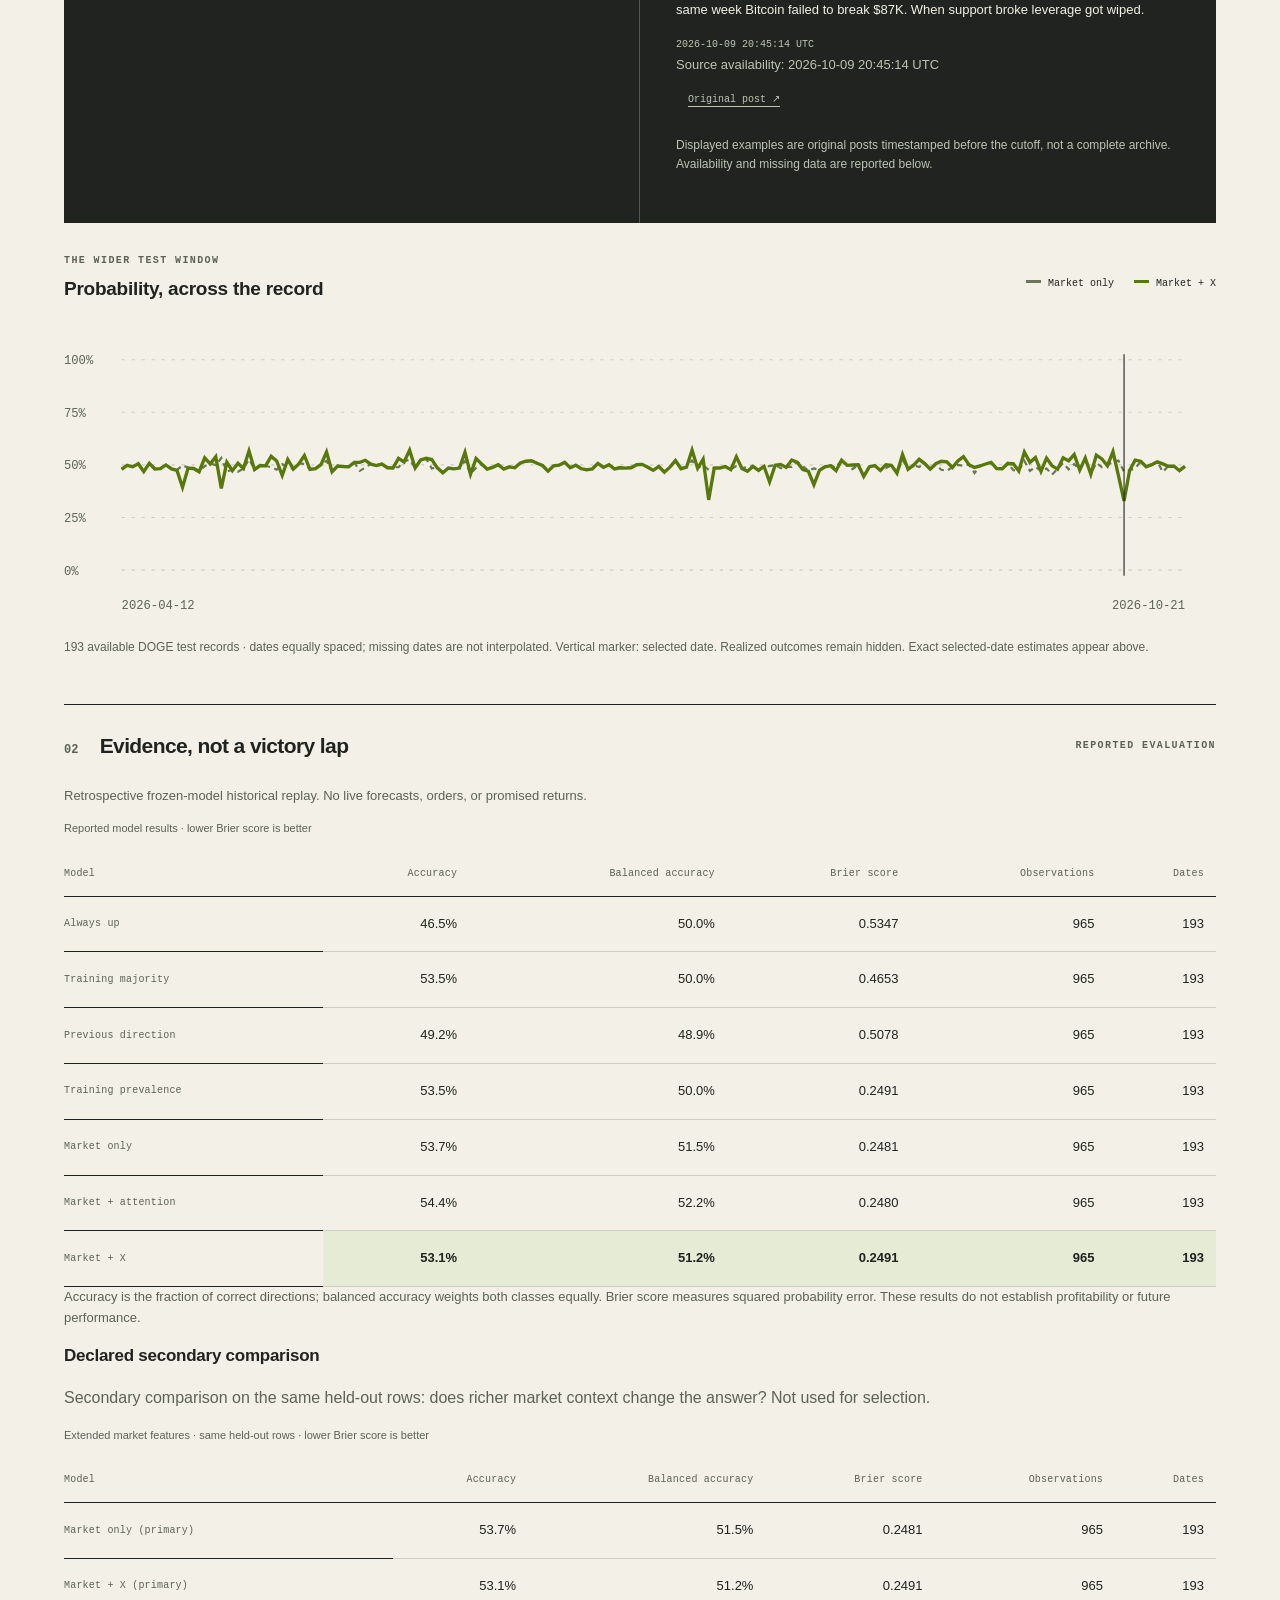
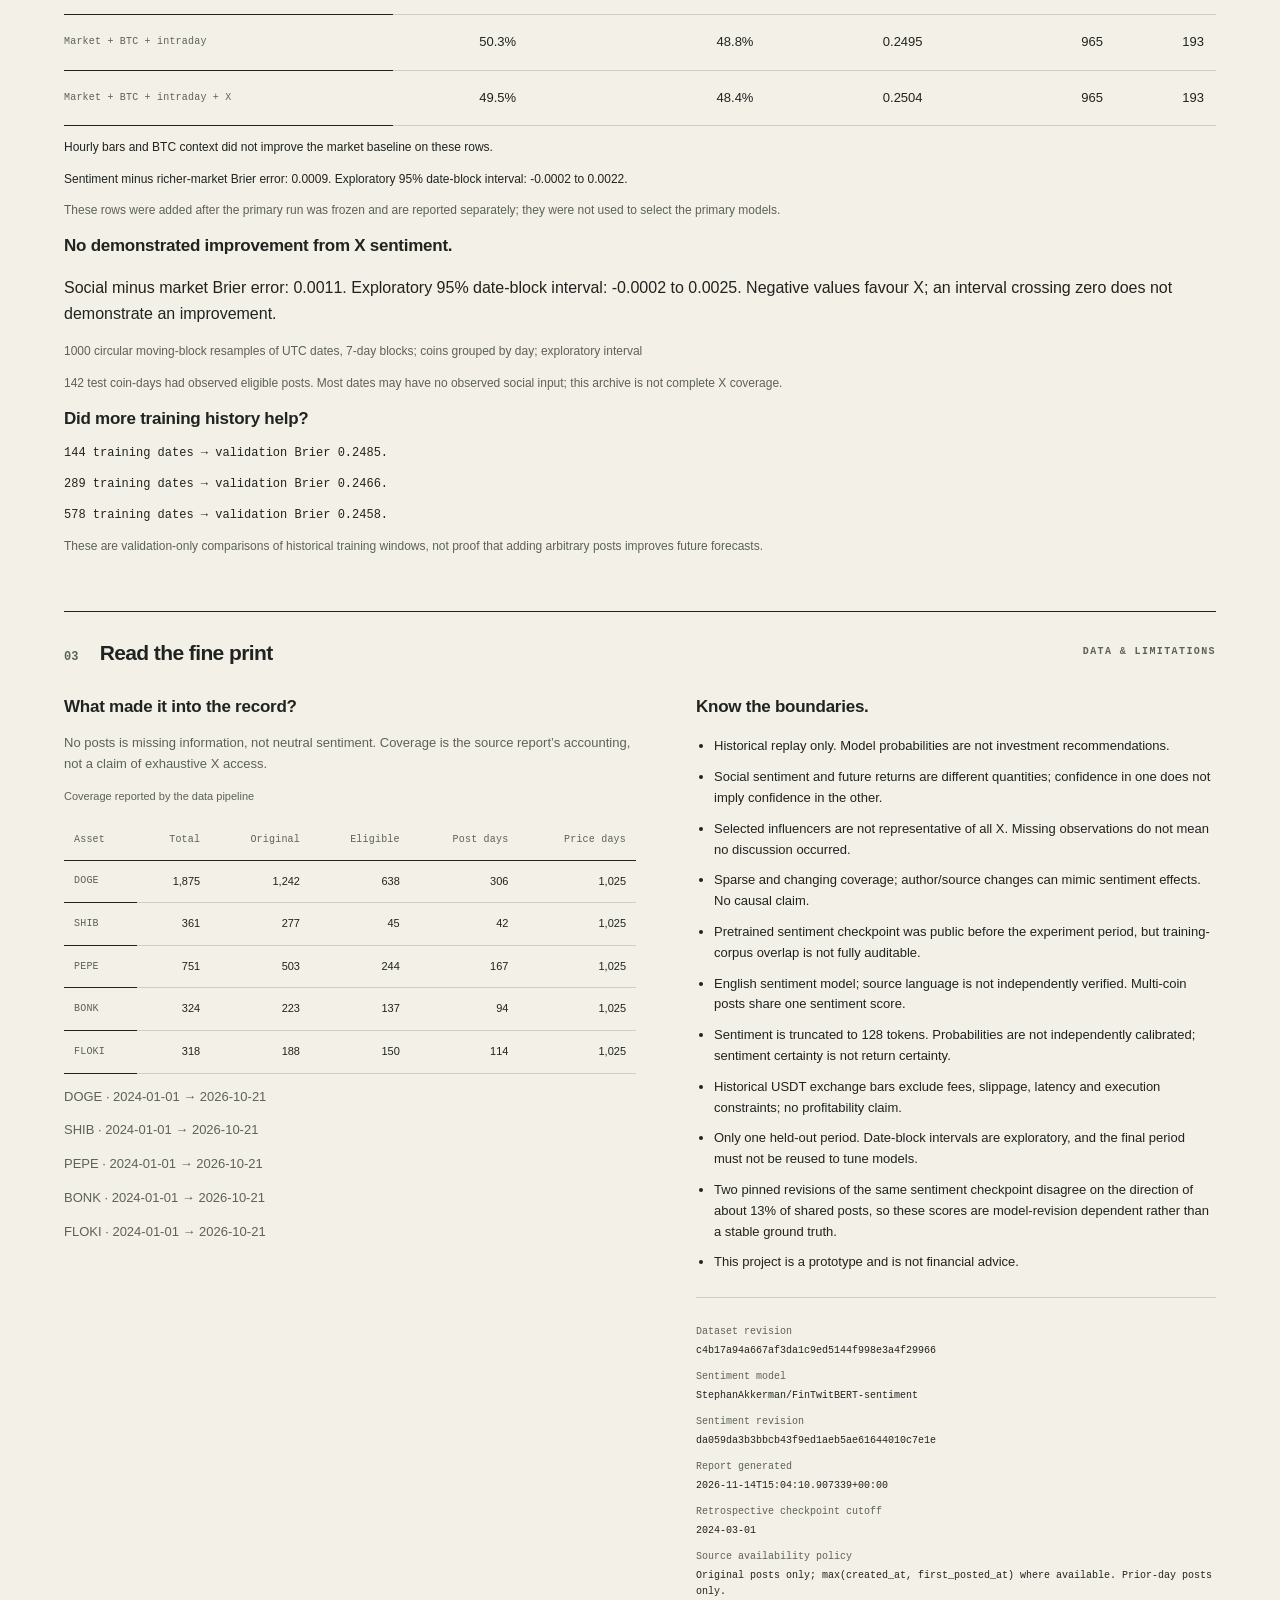
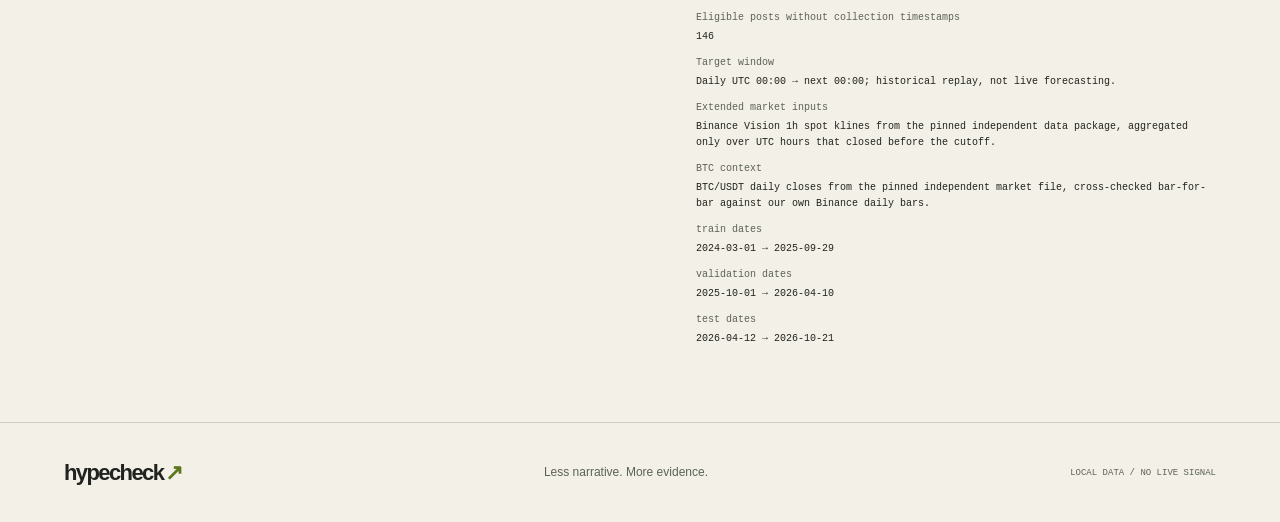
==== commit cb337951: "fix(demo): open judge input app and provision torch" ====
--- a/docs/index.html
+++ b/docs/index.html
@@ -14,7 +14,7 @@
   <a class="skip-link" href="#replay">Skip to historical replay</a>
   <header class="masthead"><a class="wordmark" href="./" aria-label="HypeCheck home">hypecheck<span aria-hidden="true">↗</span></a><span class="edition">RESEARCH TERMINAL / HISTORICAL REPLAY</span><a class="method-link" href="#method">Read the fine print <span aria-hidden="true">↘</span></a></header>
   <main>
-    <p class="archive-notice"><strong>Archived five-coin study.</strong> This replay is preserved for reference, not the current submission. <a href="live.html"><strong>Paste a tweet and get the live forecast →</strong></a> (runs in your browser, no server) or <a href="predict.html">open the archived single-post experiment</a>.</p>
+    <p class="archive-notice"><strong>Archived five-coin study.</strong> This replay is preserved for reference, not the current submission. <a href="https://colab.research.google.com/github/adeviwon/hypecheck/blob/main/HypeCheck.ipynb">Use the current crowd-batch AI →</a> Runtime → Run all, then Section 9: paste posts and click Analyse batch. No API key. <a href="predict.html">Archived single-post demo →</a></p>
     <section class="intro" aria-labelledby="headline"><div><p class="eyebrow">SOCIAL SIGNAL. MARKET REALITY.</p><h1 id="headline">The hype was loud.<br>Was it <em>useful?</em></h1><p class="deck">Rewind the clock. Compare market-only and market + X models using the information available before a historical UTC cutoff. Then reveal what happened next.</p></div><aside class="research-note"><span class="status-dot" aria-hidden="true"></span><strong>Retrospective research only</strong><p>Not live predictions. Not trading advice.</p><p>Sentiment certainty ≠ return certainty. A bullish post is not a reliable price forecast.</p></aside></section>
     <div id="load-status" class="load-status" role="status" aria-live="polite">Loading the local research report…</div>
     <noscript><p class="load-status">JavaScript is needed to read report.json and operate the historical replay. No forecasts are shown without the report.</p></noscript>
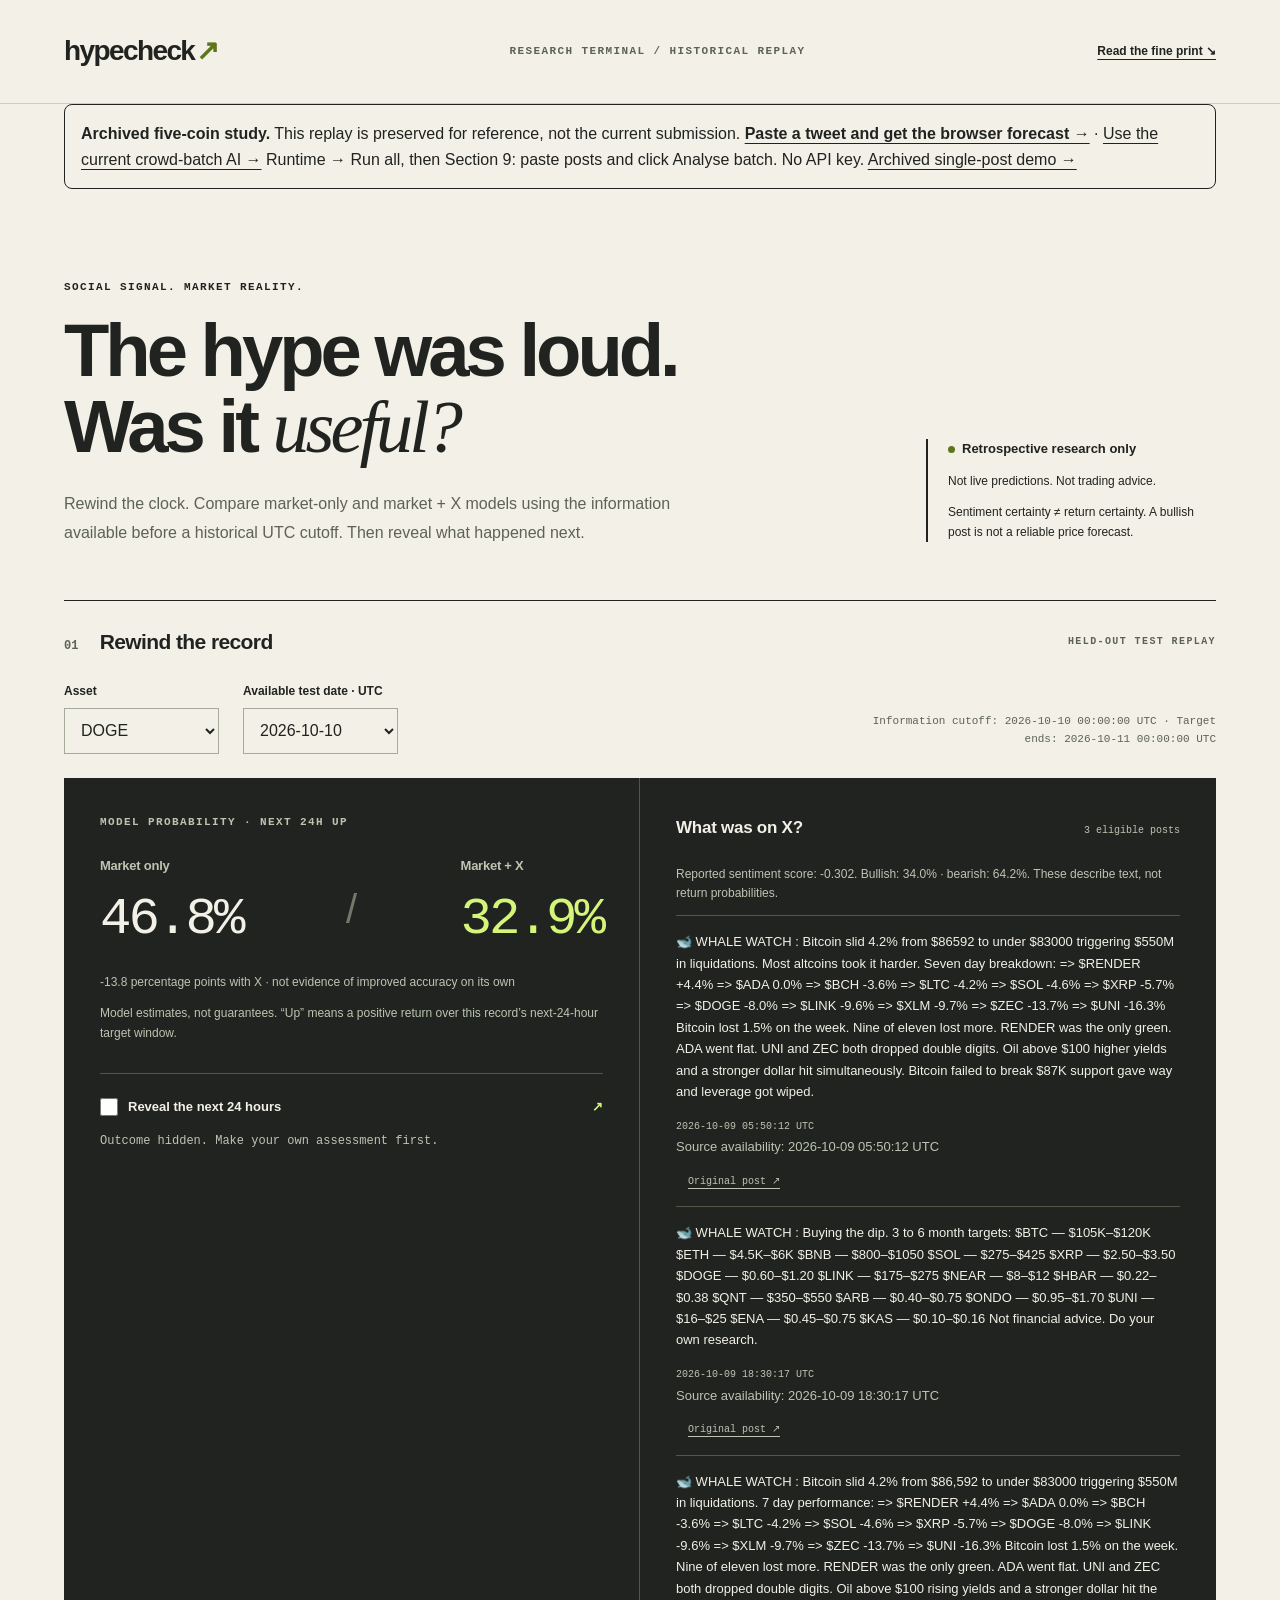
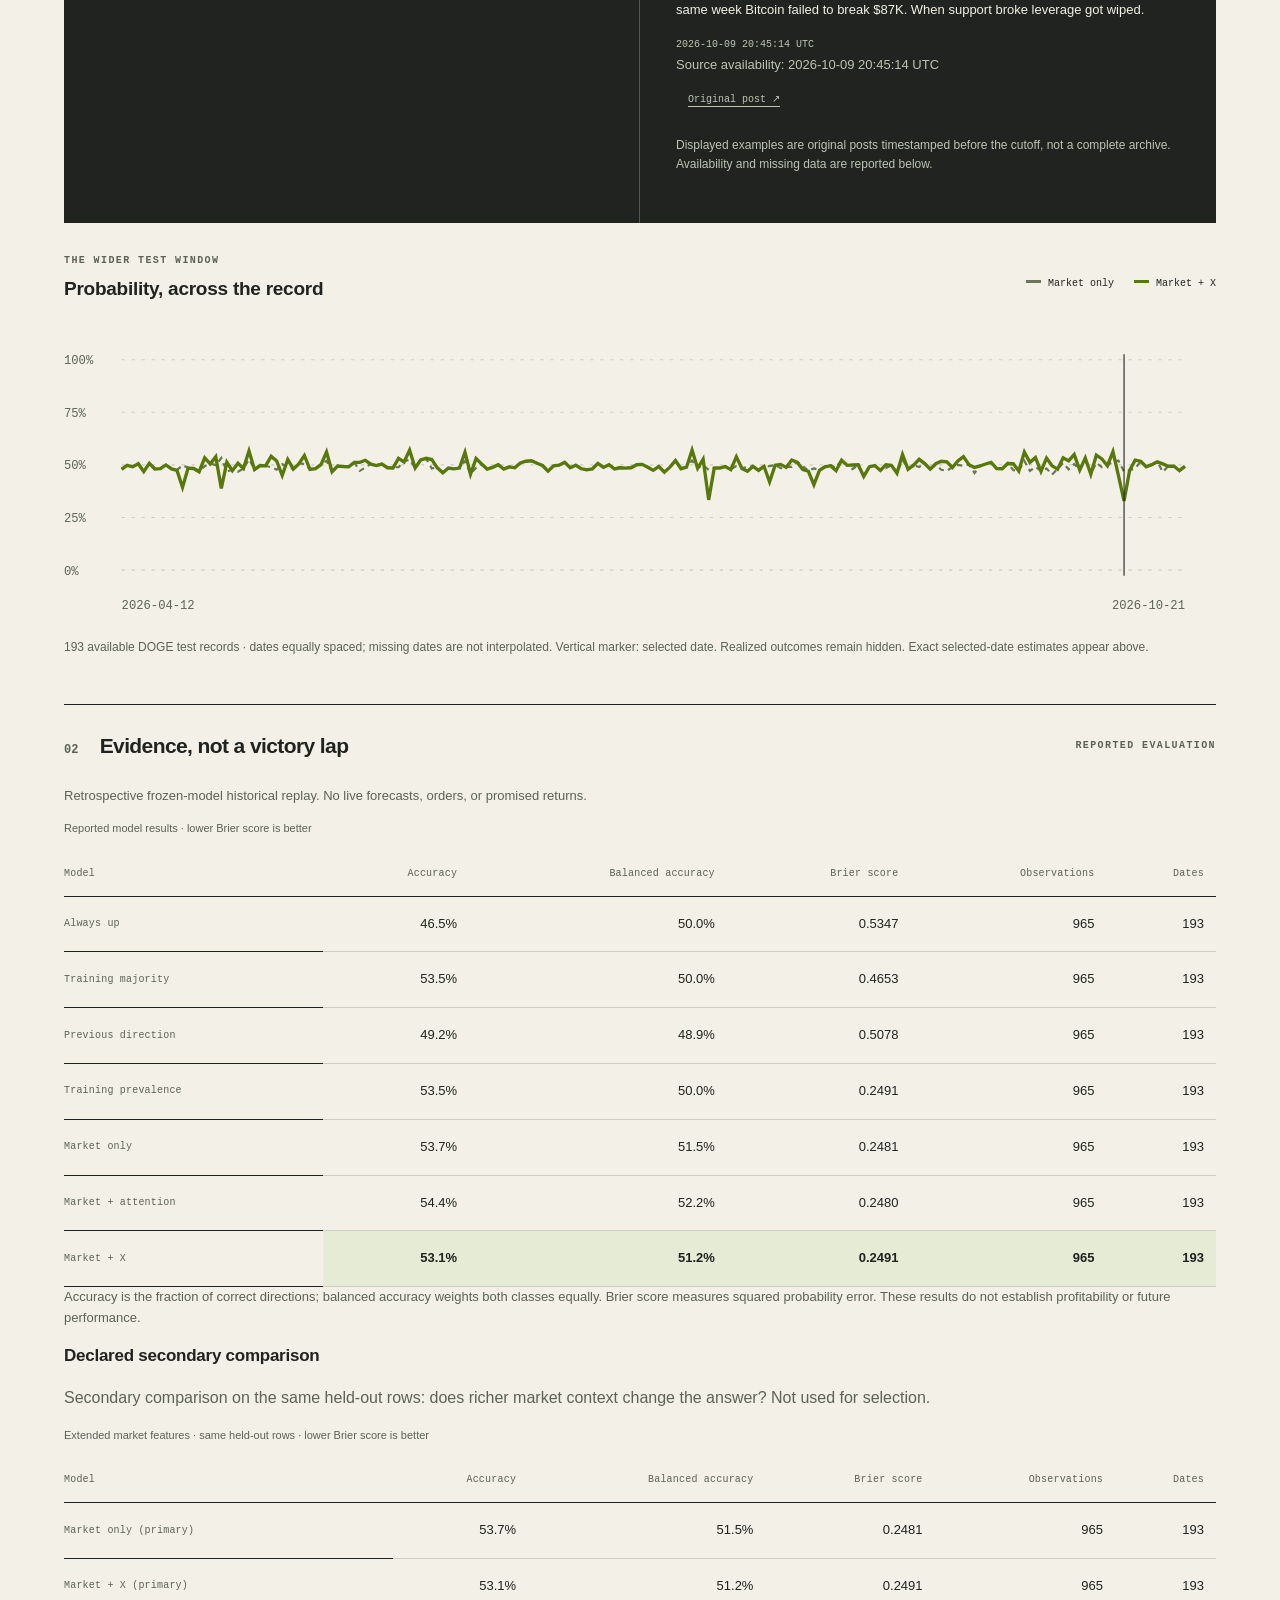
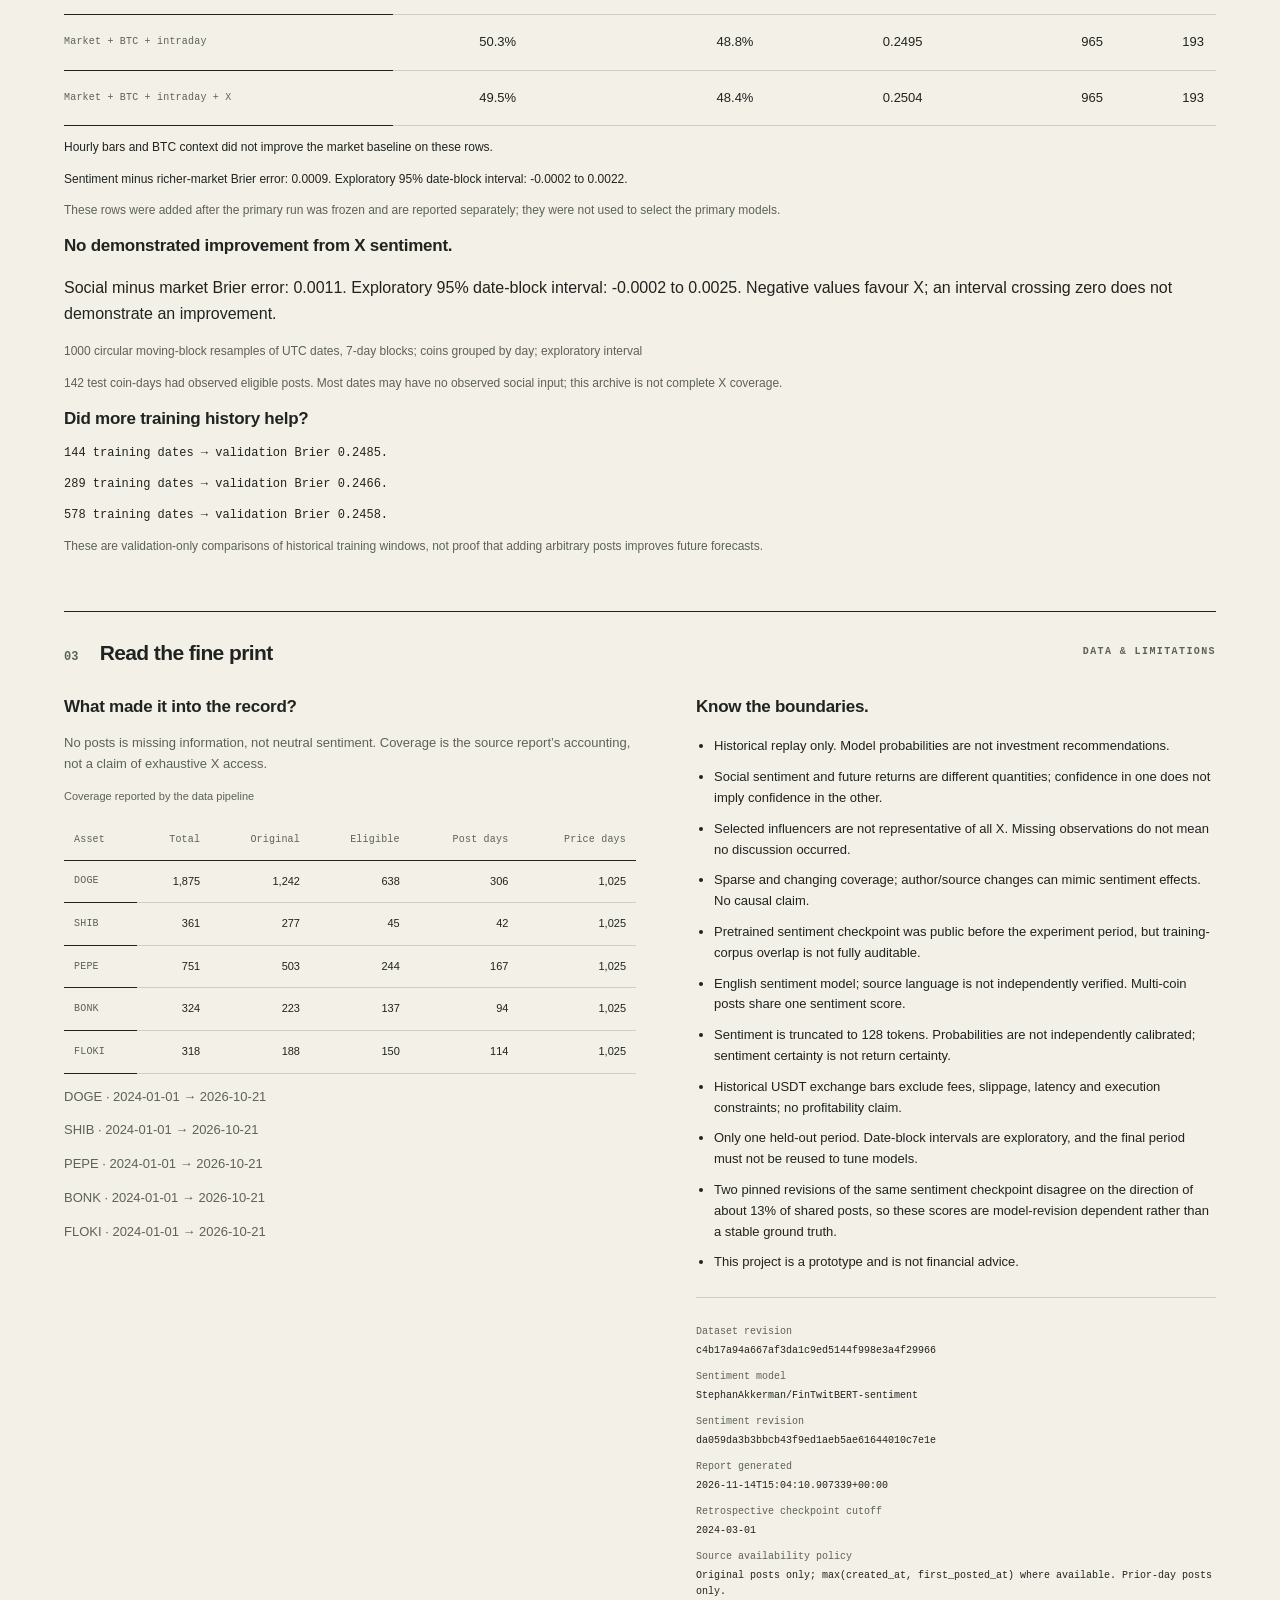
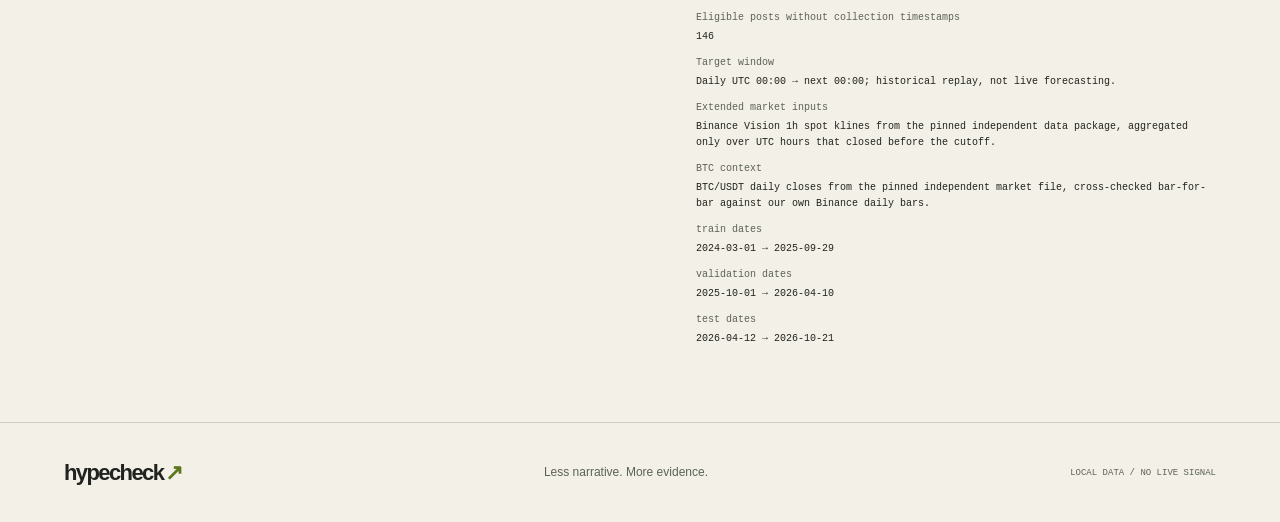
==== commit 771ed06d: "merge: preserve browser demo alongside verified Colab fixes" ====
--- a/docs/index.html
+++ b/docs/index.html
@@ -14,7 +14,7 @@
   <a class="skip-link" href="#replay">Skip to historical replay</a>
   <header class="masthead"><a class="wordmark" href="./" aria-label="HypeCheck home">hypecheck<span aria-hidden="true">↗</span></a><span class="edition">RESEARCH TERMINAL / HISTORICAL REPLAY</span><a class="method-link" href="#method">Read the fine print <span aria-hidden="true">↘</span></a></header>
   <main>
-    <p class="archive-notice"><strong>Archived five-coin study.</strong> This replay is preserved for reference, not the current submission. <a href="https://colab.research.google.com/github/adeviwon/hypecheck/blob/main/HypeCheck.ipynb">Use the current crowd-batch AI →</a> Runtime → Run all, then Section 9: paste posts and click Analyse batch. No API key. <a href="predict.html">Archived single-post demo →</a></p>
+    <p class="archive-notice"><strong>Archived five-coin study.</strong> This replay is preserved for reference, not the current submission. <a href="live.html"><strong>Paste a tweet and get the browser forecast →</strong></a> · <a href="https://colab.research.google.com/github/adeviwon/hypecheck/blob/main/HypeCheck.ipynb">Use the current crowd-batch AI →</a> Runtime → Run all, then Section 9: paste posts and click Analyse batch. No API key. <a href="predict.html">Archived single-post demo →</a></p>
     <section class="intro" aria-labelledby="headline"><div><p class="eyebrow">SOCIAL SIGNAL. MARKET REALITY.</p><h1 id="headline">The hype was loud.<br>Was it <em>useful?</em></h1><p class="deck">Rewind the clock. Compare market-only and market + X models using the information available before a historical UTC cutoff. Then reveal what happened next.</p></div><aside class="research-note"><span class="status-dot" aria-hidden="true"></span><strong>Retrospective research only</strong><p>Not live predictions. Not trading advice.</p><p>Sentiment certainty ≠ return certainty. A bullish post is not a reliable price forecast.</p></aside></section>
     <div id="load-status" class="load-status" role="status" aria-live="polite">Loading the local research report…</div>
     <noscript><p class="load-status">JavaScript is needed to read report.json and operate the historical replay. No forecasts are shown without the report.</p></noscript>
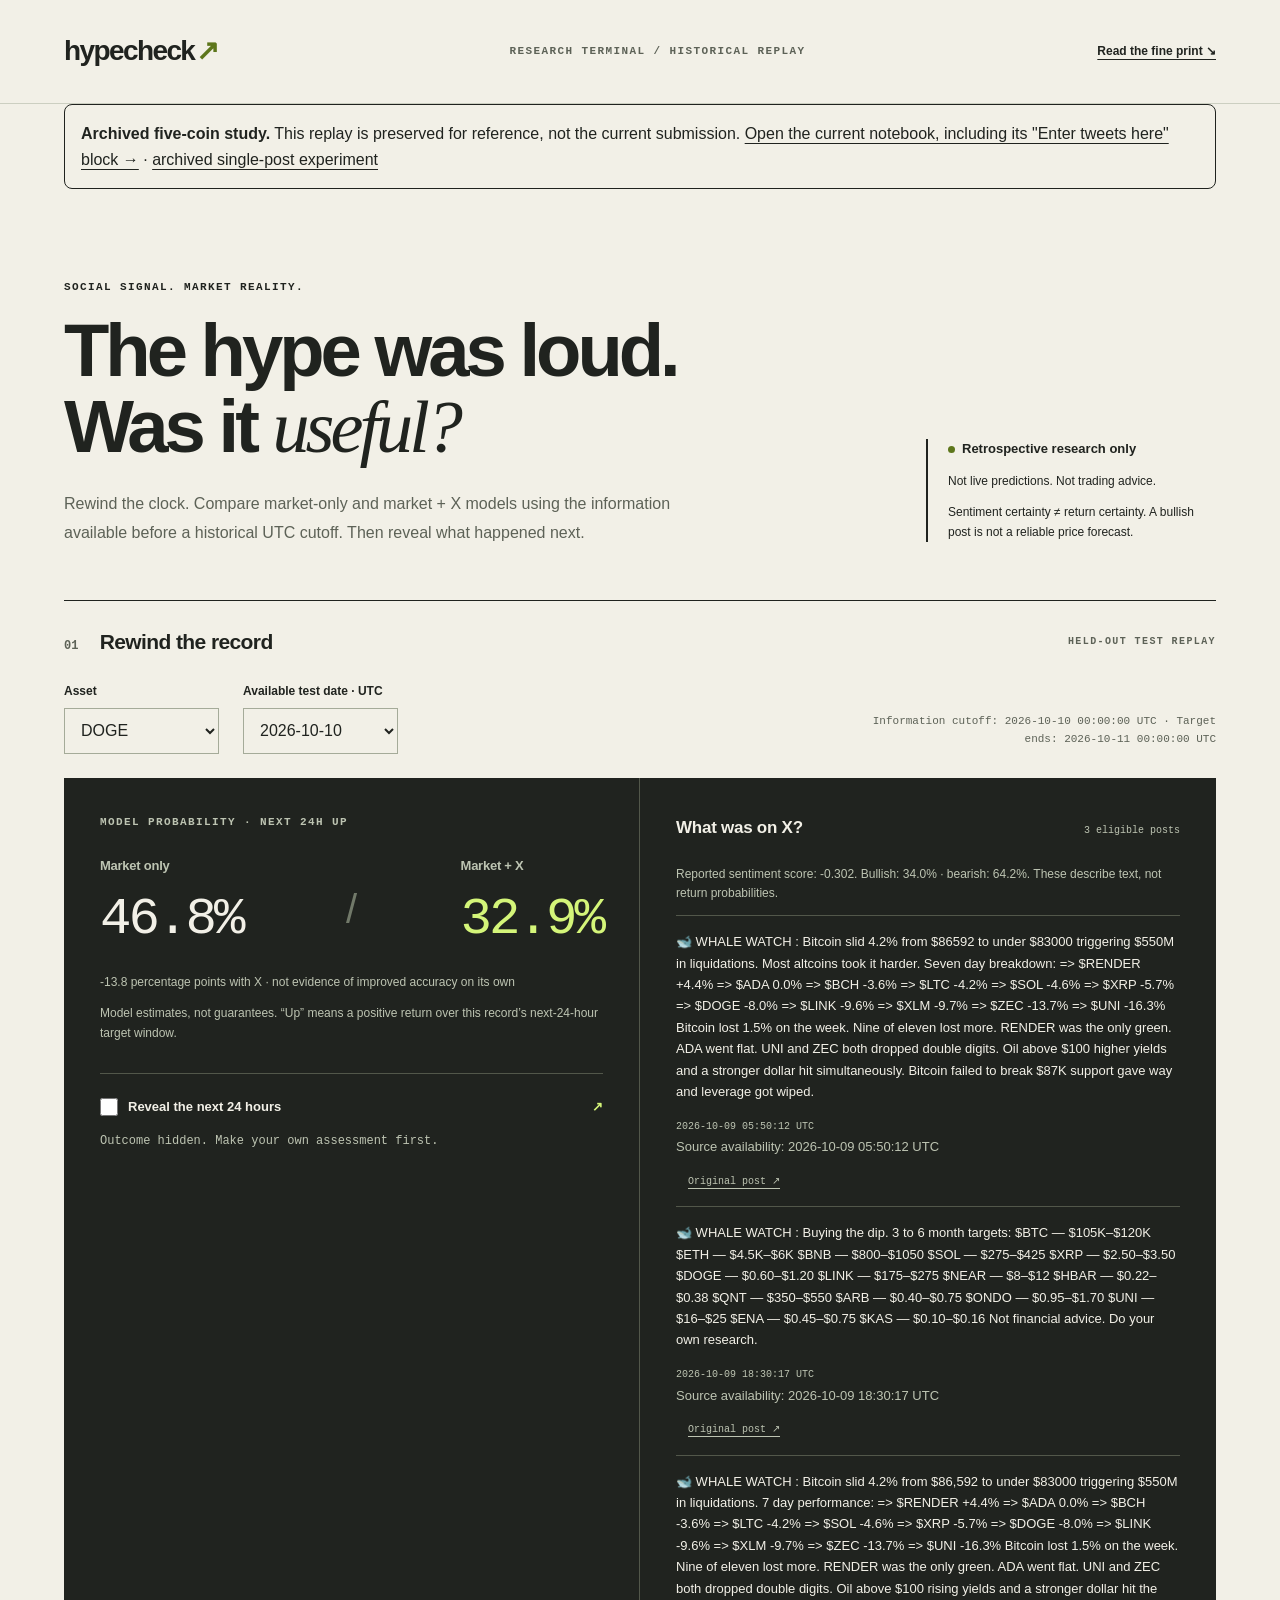
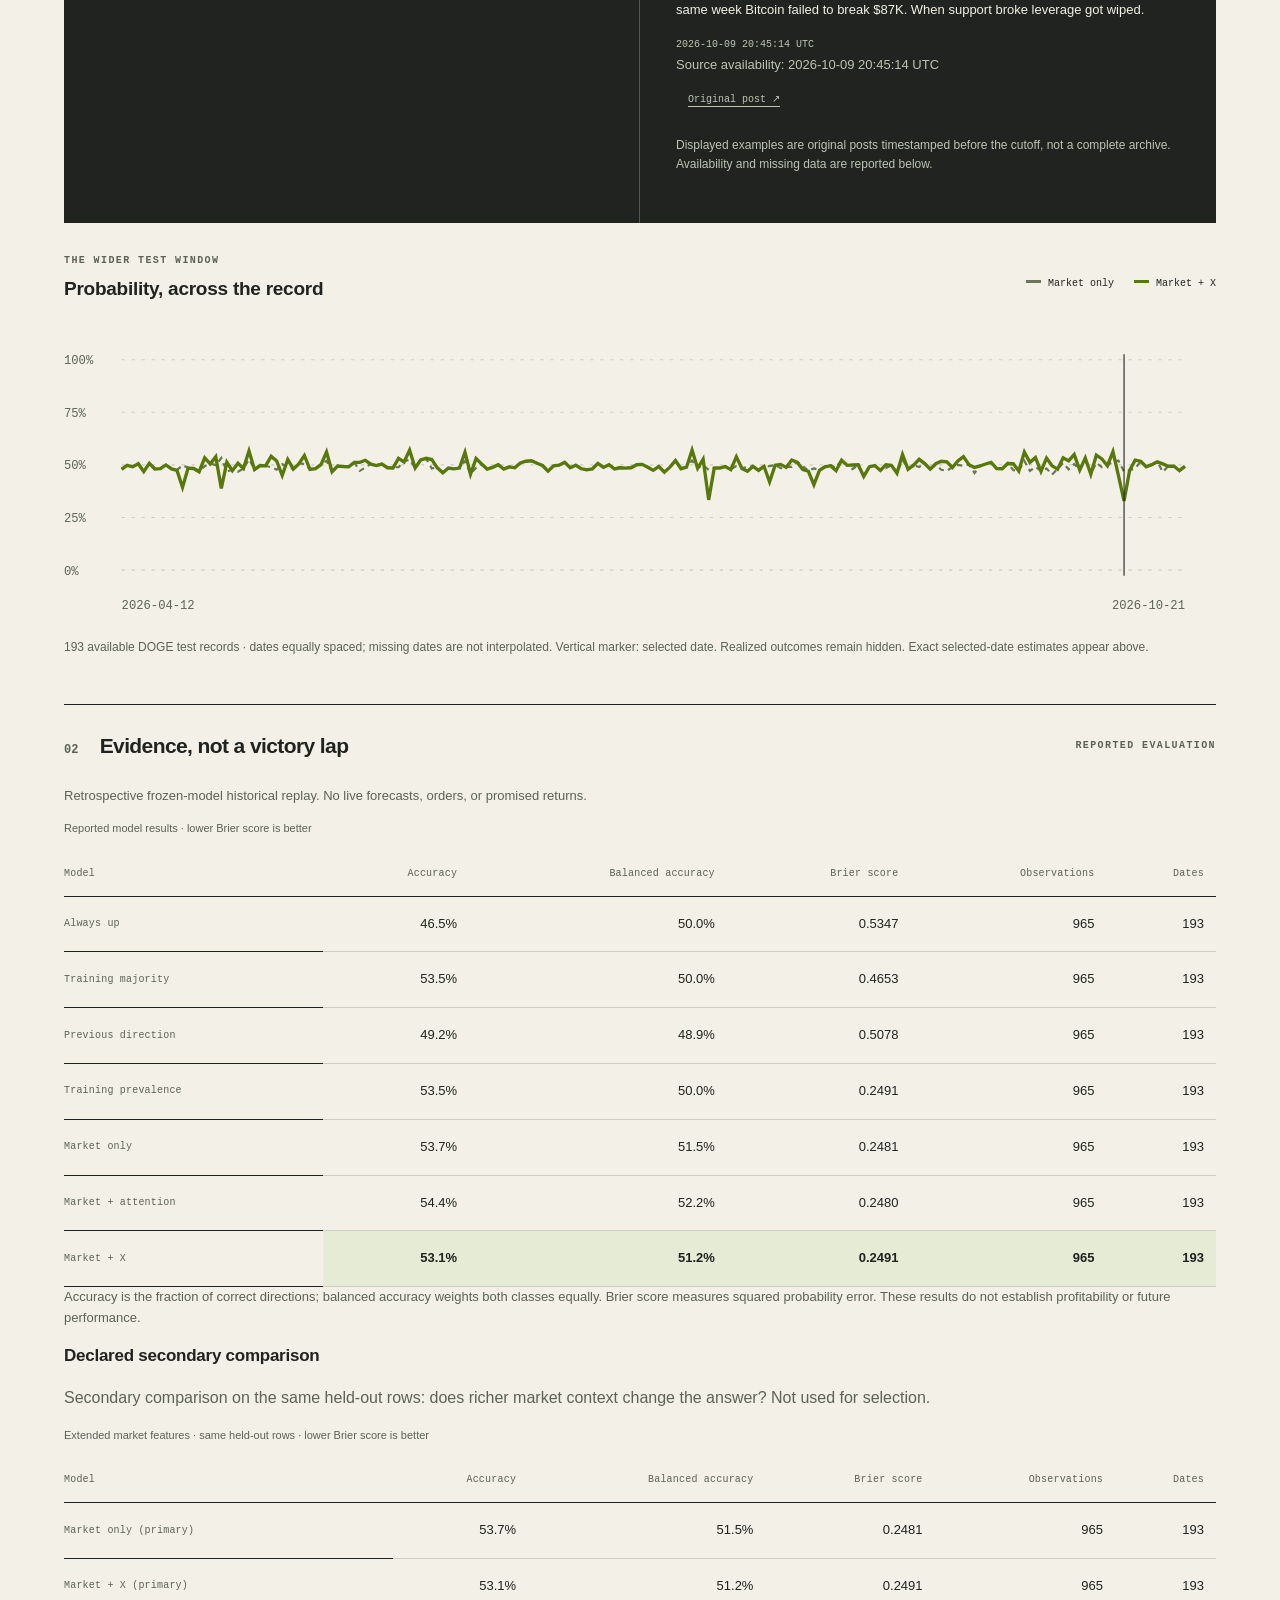
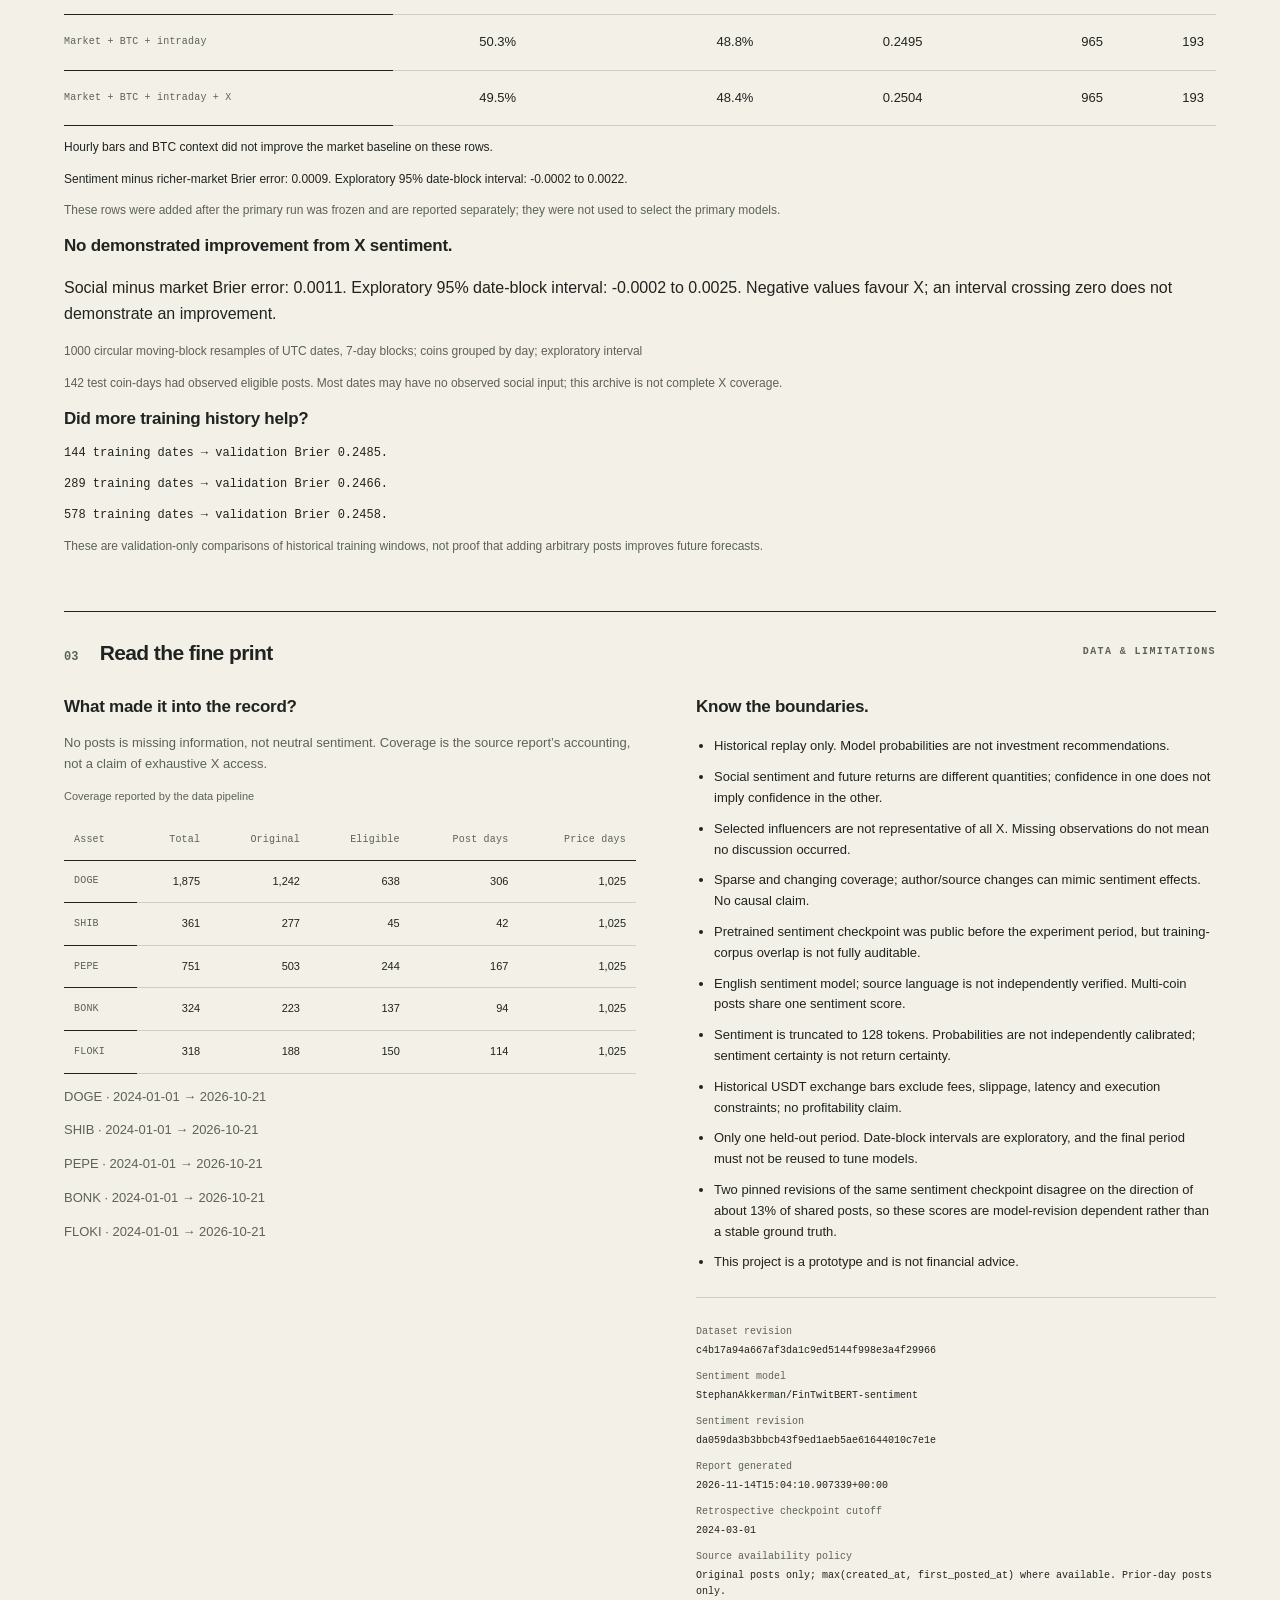
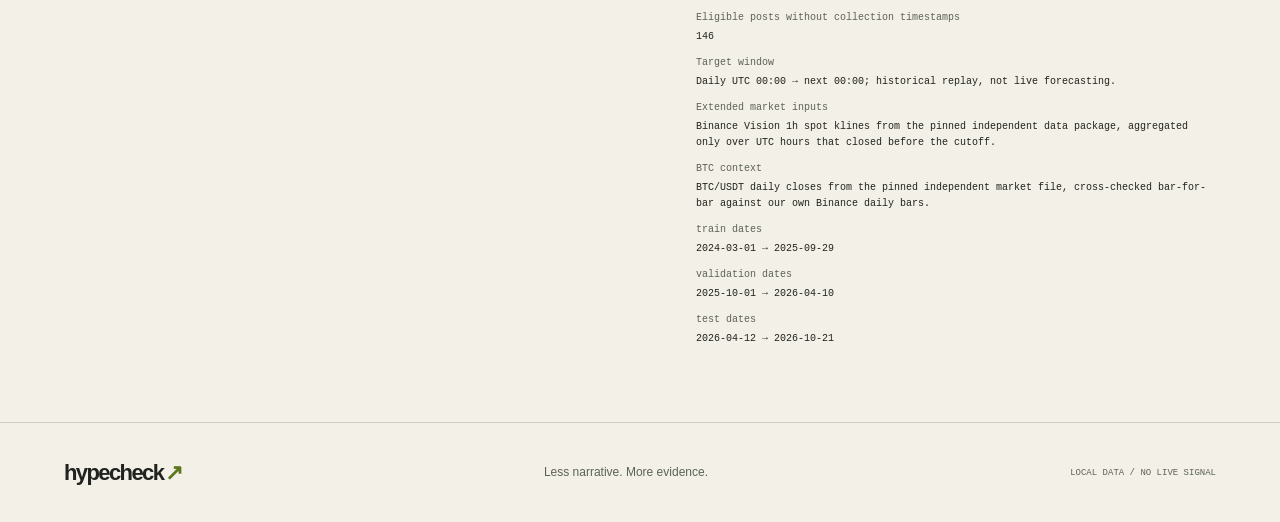
==== commit 47a40263: "feat(notebook): replace the app cell with an editable 40-post rating block; drop the browser page" ====
--- a/docs/index.html
+++ b/docs/index.html
@@ -14,7 +14,7 @@
   <a class="skip-link" href="#replay">Skip to historical replay</a>
   <header class="masthead"><a class="wordmark" href="./" aria-label="HypeCheck home">hypecheck<span aria-hidden="true">↗</span></a><span class="edition">RESEARCH TERMINAL / HISTORICAL REPLAY</span><a class="method-link" href="#method">Read the fine print <span aria-hidden="true">↘</span></a></header>
   <main>
-    <p class="archive-notice"><strong>Archived five-coin study.</strong> This replay is preserved for reference, not the current submission. <a href="live.html"><strong>Paste a tweet and get the browser forecast →</strong></a> · <a href="https://colab.research.google.com/github/adeviwon/hypecheck/blob/main/HypeCheck.ipynb">Use the current crowd-batch AI →</a> Runtime → Run all, then Section 9: paste posts and click Analyse batch. No API key. <a href="predict.html">Archived single-post demo →</a></p>
+    <p class="archive-notice"><strong>Archived five-coin study.</strong> This replay is preserved for reference, not the current submission. <a href="https://colab.research.google.com/github/adeviwon/hypecheck/blob/main/HypeCheck.ipynb">Open the current notebook, including its "Enter tweets here" block →</a> · <a href="predict.html">archived single-post experiment</a></p>
     <section class="intro" aria-labelledby="headline"><div><p class="eyebrow">SOCIAL SIGNAL. MARKET REALITY.</p><h1 id="headline">The hype was loud.<br>Was it <em>useful?</em></h1><p class="deck">Rewind the clock. Compare market-only and market + X models using the information available before a historical UTC cutoff. Then reveal what happened next.</p></div><aside class="research-note"><span class="status-dot" aria-hidden="true"></span><strong>Retrospective research only</strong><p>Not live predictions. Not trading advice.</p><p>Sentiment certainty ≠ return certainty. A bullish post is not a reliable price forecast.</p></aside></section>
     <div id="load-status" class="load-status" role="status" aria-live="polite">Loading the local research report…</div>
     <noscript><p class="load-status">JavaScript is needed to read report.json and operate the historical replay. No forecasts are shown without the report.</p></noscript>
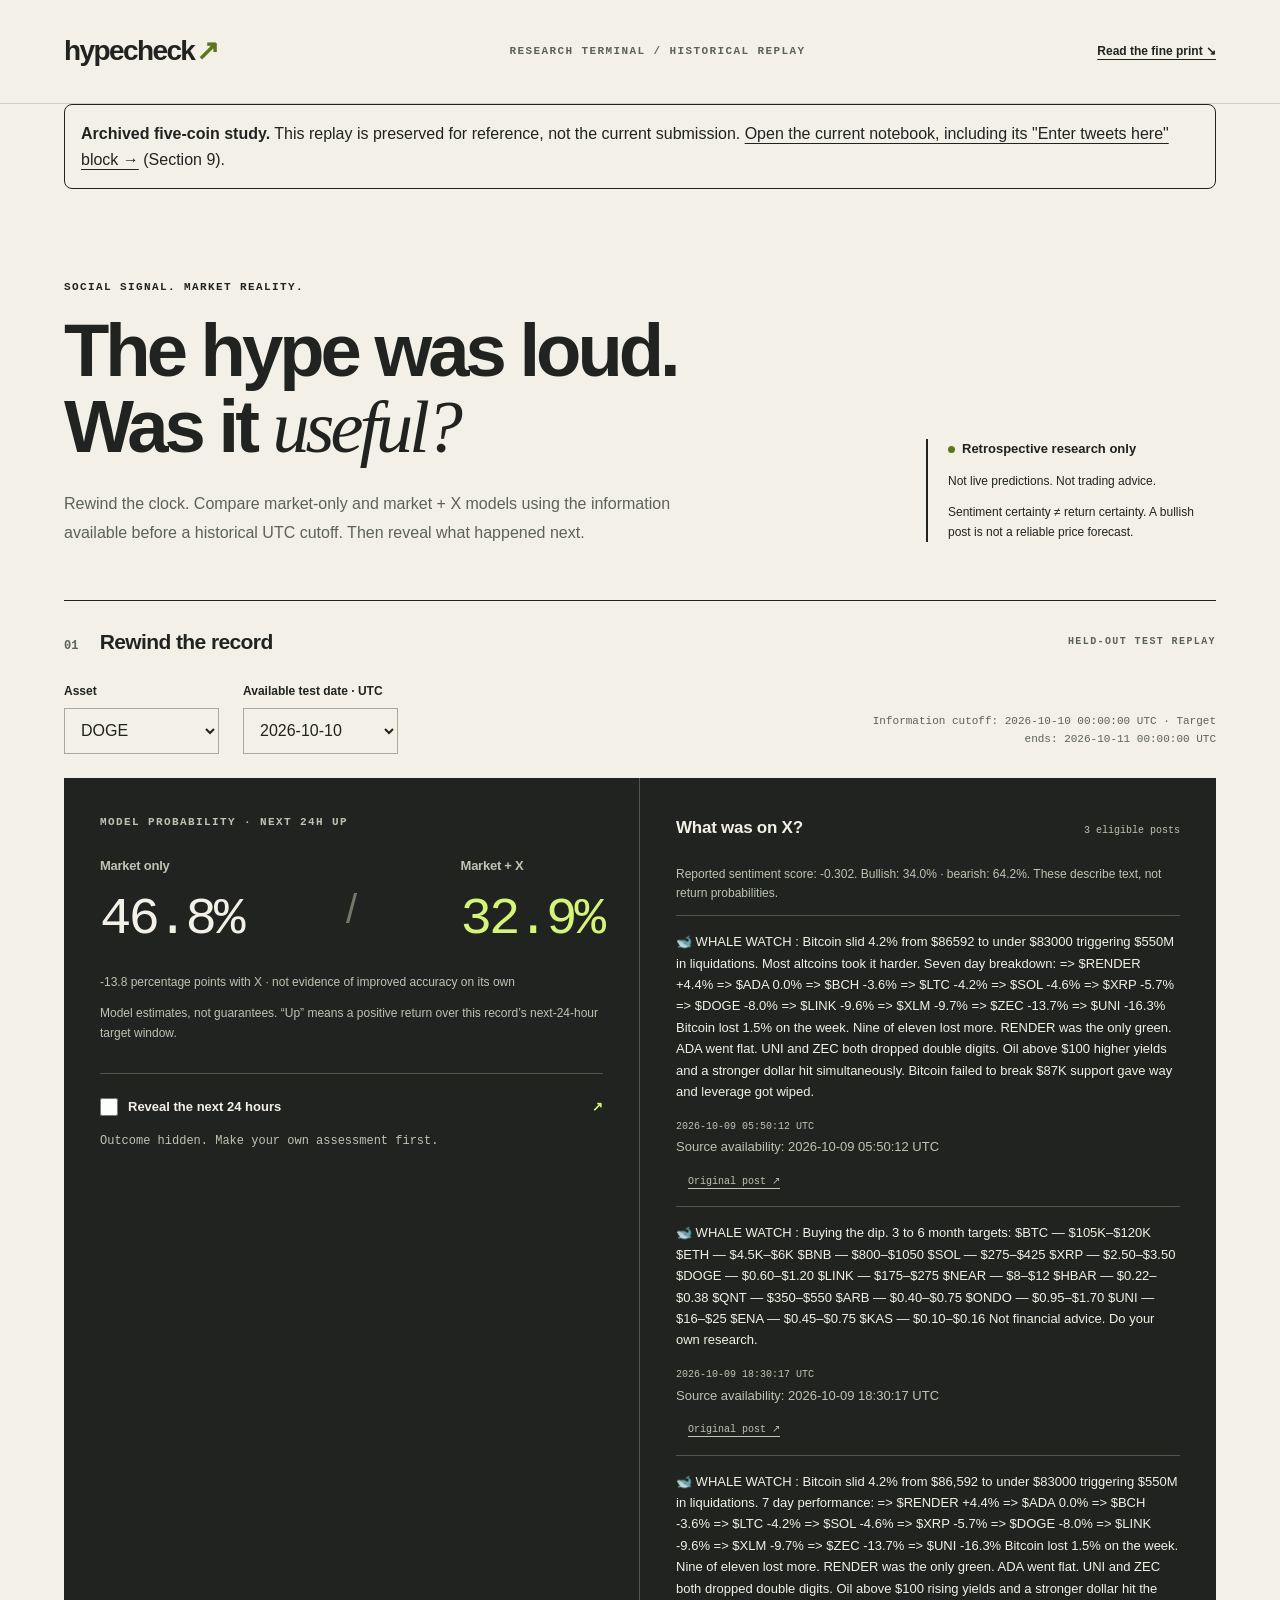
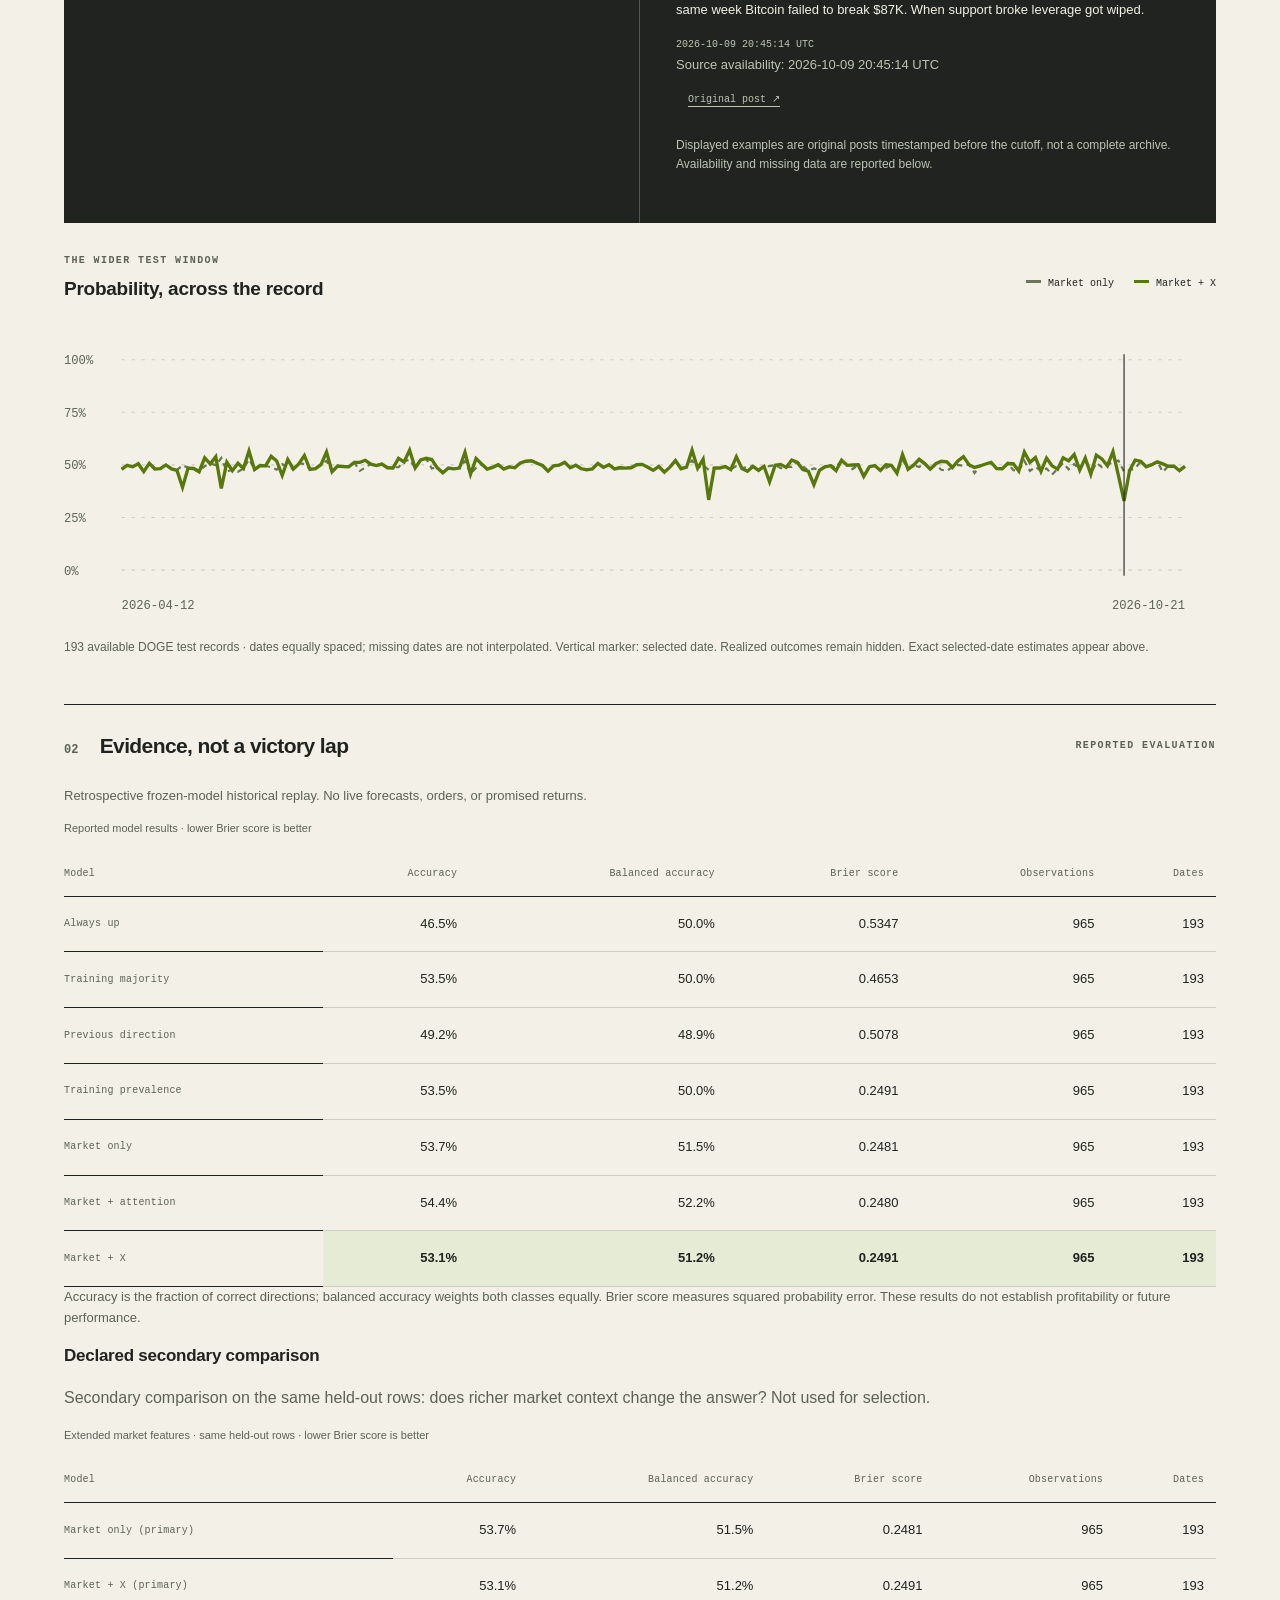
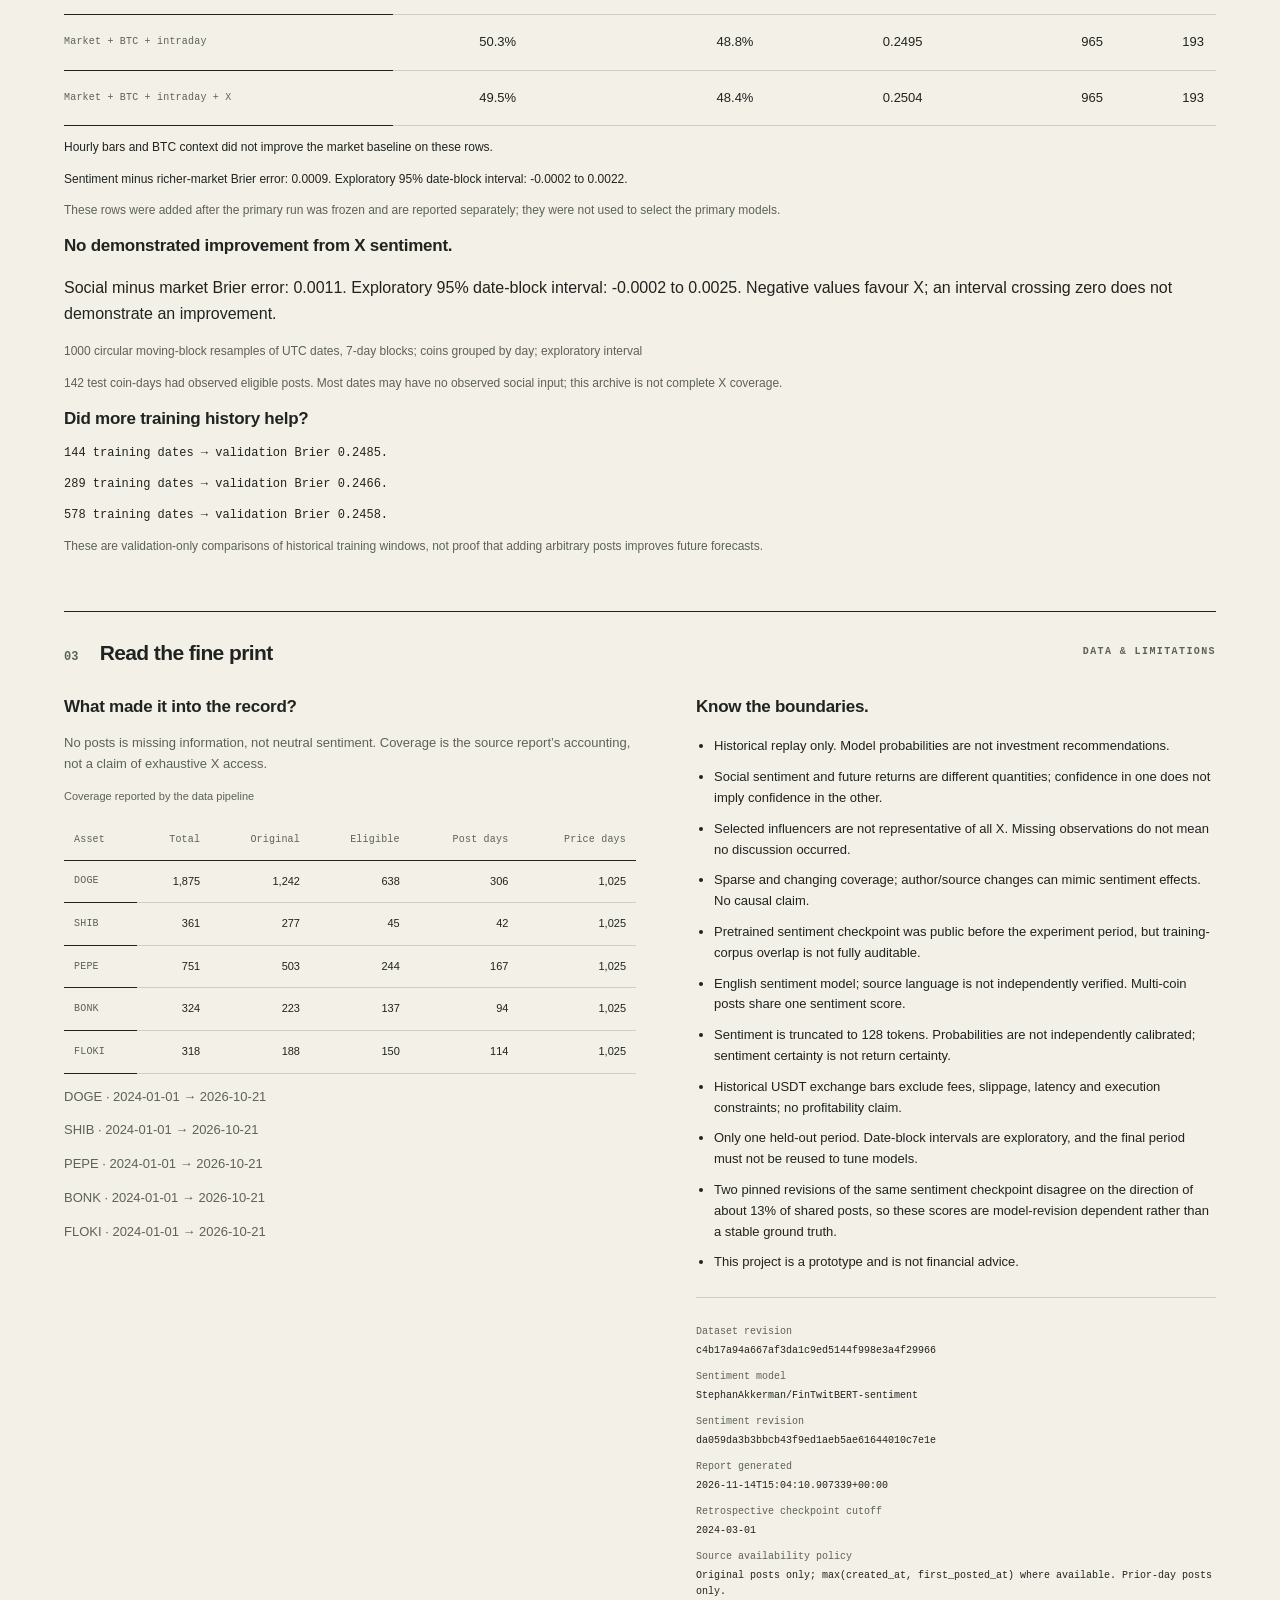
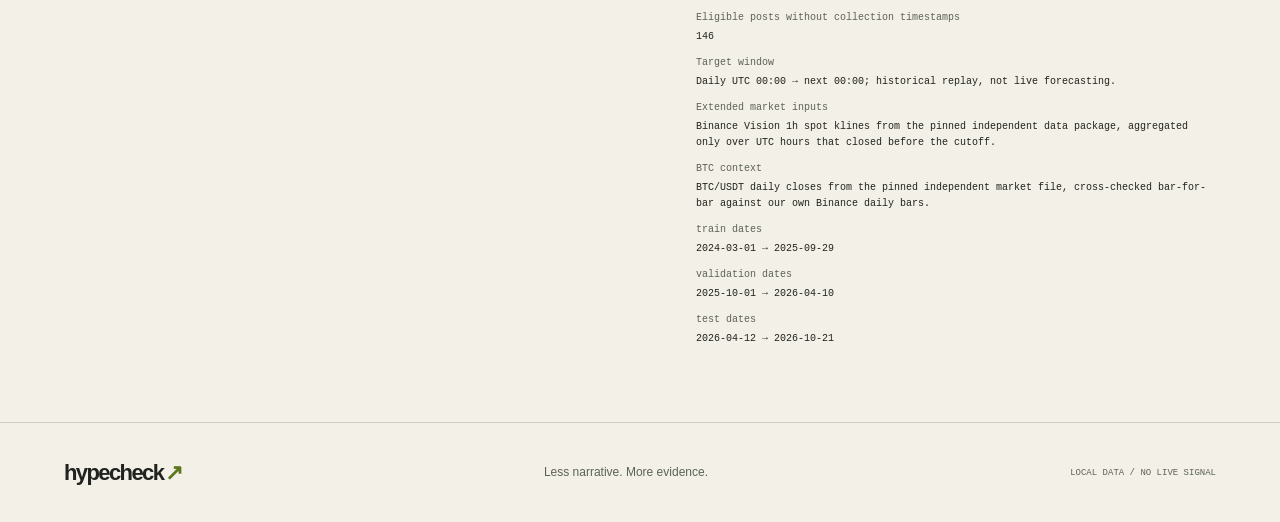
==== commit cb70c38d: "Prune retired experiments and document the forecasting methods" ====
--- a/docs/index.html
+++ b/docs/index.html
@@ -14,7 +14,7 @@
   <a class="skip-link" href="#replay">Skip to historical replay</a>
   <header class="masthead"><a class="wordmark" href="./" aria-label="HypeCheck home">hypecheck<span aria-hidden="true">↗</span></a><span class="edition">RESEARCH TERMINAL / HISTORICAL REPLAY</span><a class="method-link" href="#method">Read the fine print <span aria-hidden="true">↘</span></a></header>
   <main>
-    <p class="archive-notice"><strong>Archived five-coin study.</strong> This replay is preserved for reference, not the current submission. <a href="https://colab.research.google.com/github/adeviwon/hypecheck/blob/main/HypeCheck.ipynb">Open the current notebook, including its "Enter tweets here" block →</a> · <a href="predict.html">archived single-post experiment</a></p>
+    <p class="archive-notice"><strong>Archived five-coin study.</strong> This replay is preserved for reference, not the current submission. <a href="https://colab.research.google.com/github/adeviwon/hypecheck/blob/main/HypeCheck.ipynb">Open the current notebook, including its "Enter tweets here" block →</a> (Section 9).</p>
     <section class="intro" aria-labelledby="headline"><div><p class="eyebrow">SOCIAL SIGNAL. MARKET REALITY.</p><h1 id="headline">The hype was loud.<br>Was it <em>useful?</em></h1><p class="deck">Rewind the clock. Compare market-only and market + X models using the information available before a historical UTC cutoff. Then reveal what happened next.</p></div><aside class="research-note"><span class="status-dot" aria-hidden="true"></span><strong>Retrospective research only</strong><p>Not live predictions. Not trading advice.</p><p>Sentiment certainty ≠ return certainty. A bullish post is not a reliable price forecast.</p></aside></section>
     <div id="load-status" class="load-status" role="status" aria-live="polite">Loading the local research report…</div>
     <noscript><p class="load-status">JavaScript is needed to read report.json and operate the historical replay. No forecasts are shown without the report.</p></noscript>
